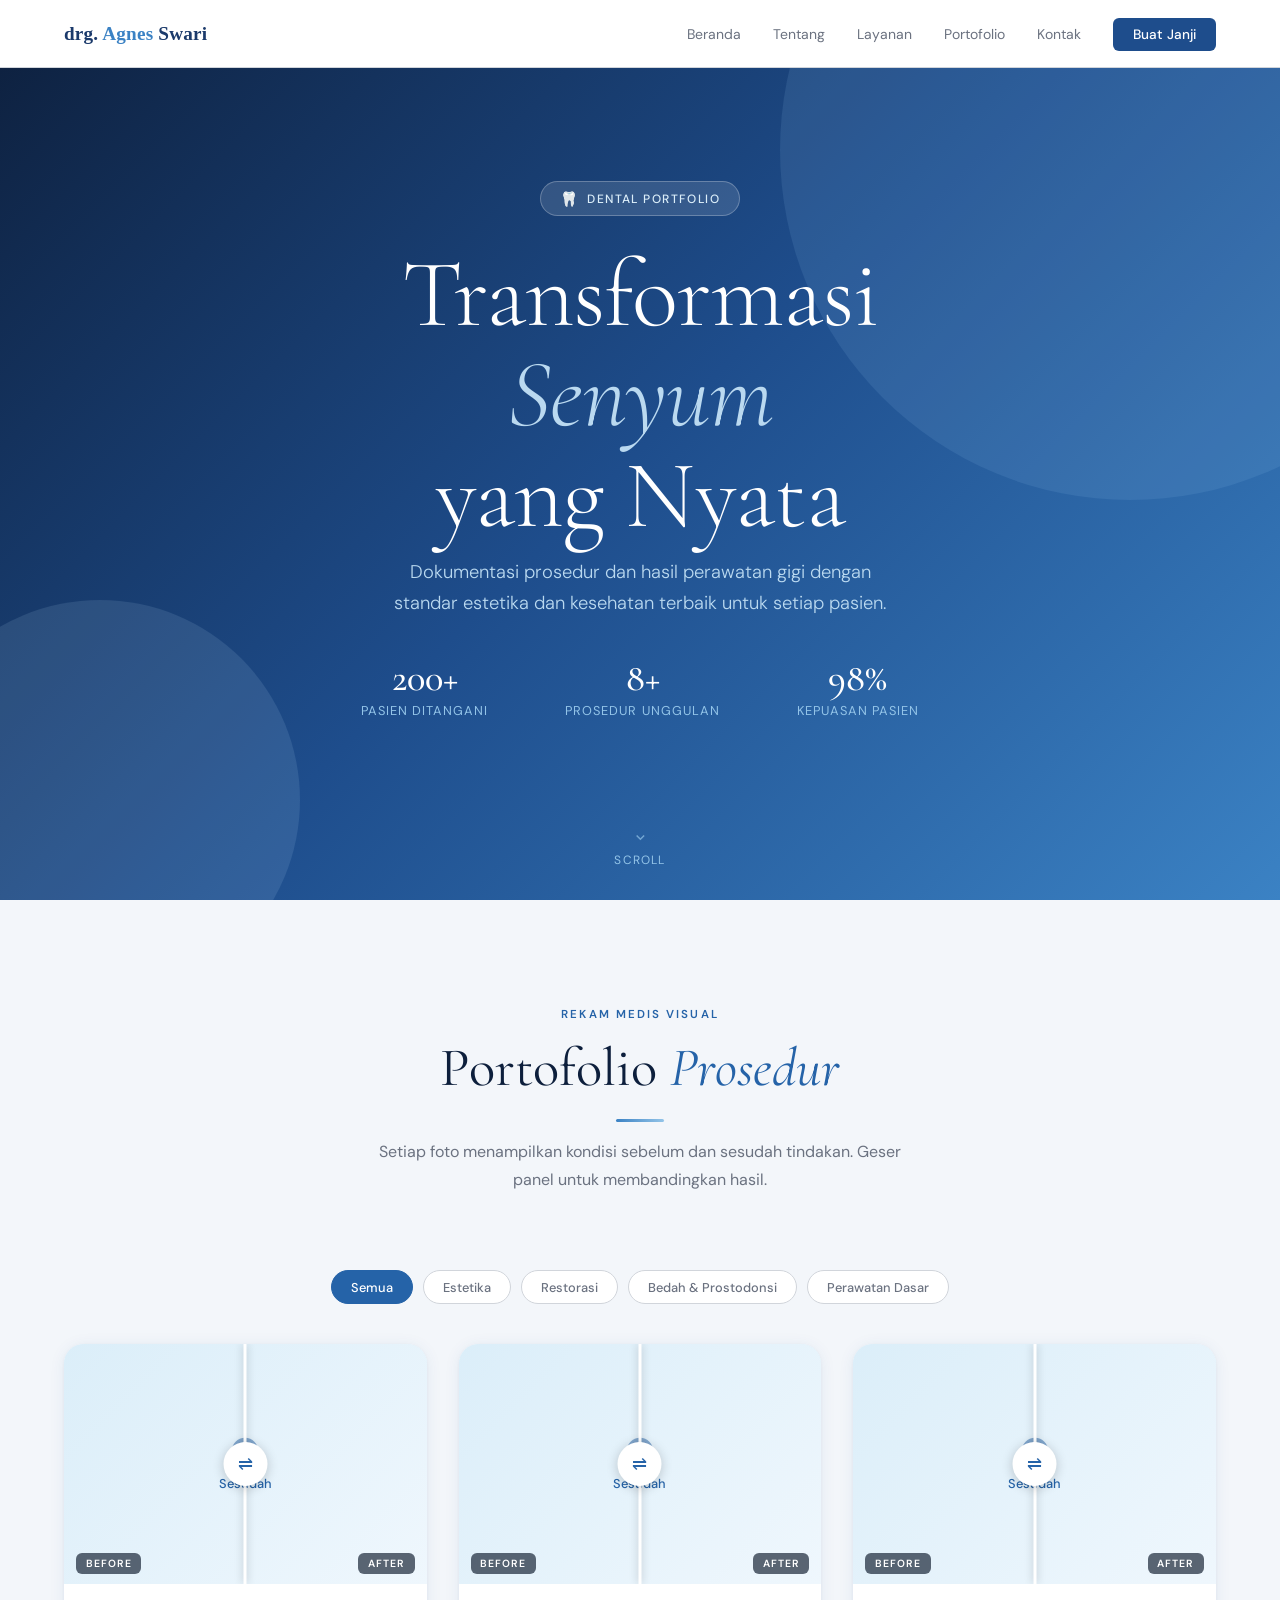
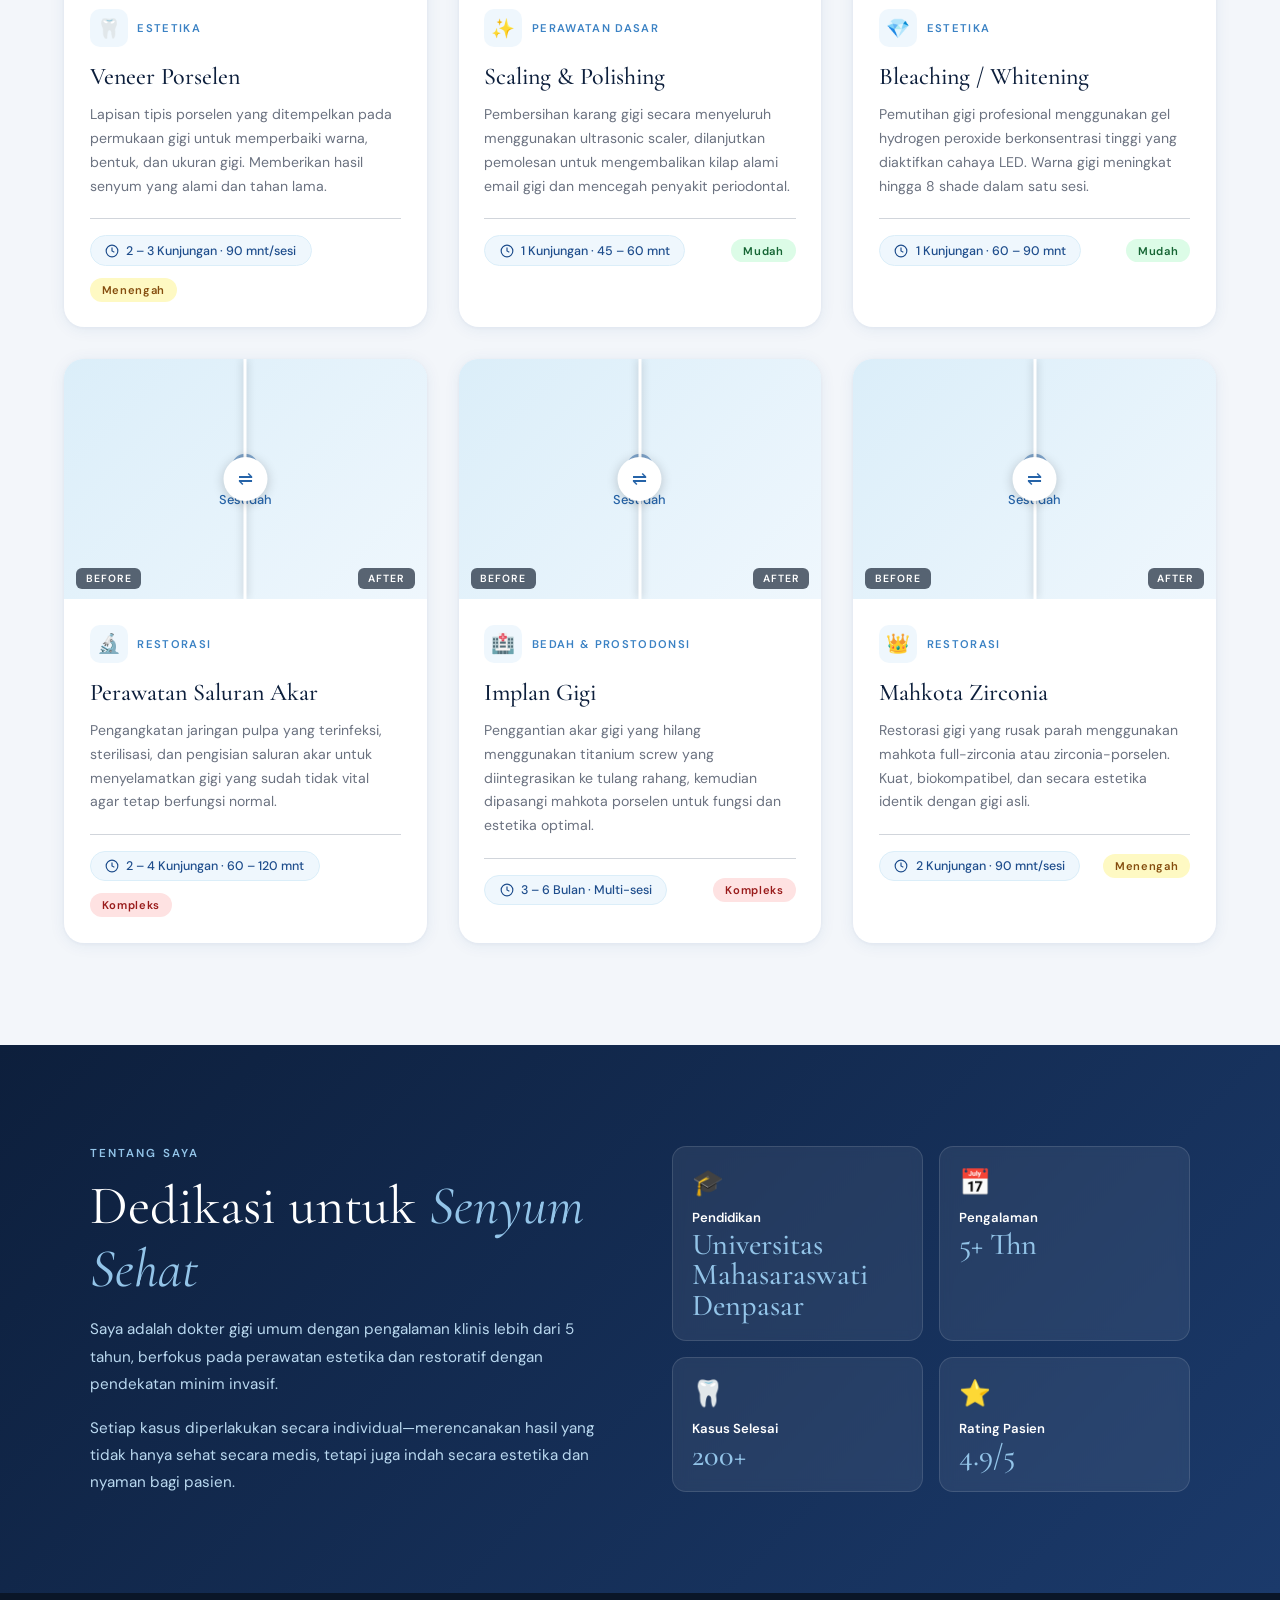
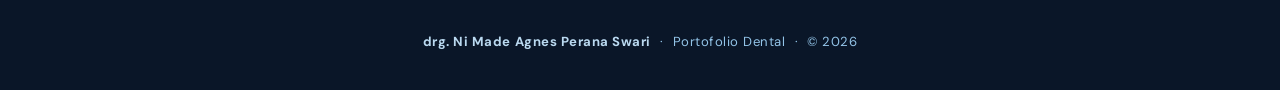
==== portofolio.html @ 9549842d "move potofolio.html & change nav link" ====
<!doctype html>
<html lang="id">
  <head>
    <meta charset="UTF-8" />
    <meta name="viewport" content="width=device-width, initial-scale=1.0" />
    <title>Portofolio | drg. Agnes Swari</title>

    <!-- Favicon -->
    <link rel="icon" href="assets/favicon/favicon.png" type="image/png" />

    <!-- Google Fonts -->
    <link href="https://fonts.googleapis.com/css2?family=Cormorant+Garamond:ital,wght@0,300;0,400;0,500;0,600;1,300;1,400&family=DM+Sans:wght@300;400;500;600&display=swap" rel="stylesheet" />

    <!-- Stylesheet -->
    <link rel="stylesheet" href="portofolio/style.css" />
  </head>
  <body>
    <!-- ══════════════════════════════════
     NAVBAR
════════════════════════════════════ -->
    <header>
      <nav class="navbar">
        <a href="index.html" class="logo">drg. <span>Agnes</span> Swari</a>

        <ul class="nav-menu">
          <li><a href="index.html">Beranda</a></li>
          <li><a href="#">Tentang</a></li>
          <li><a href="#">Layanan</a></li>
          <li><a href="portofolio.html">Portofolio</a></li>
          <li><a href="#">Kontak</a></li>
          <li><a href="#" class="nav-btn">Buat Janji</a></li>
        </ul>

        <button class="hamburger" id="ham" aria-label="Buka menu">
          <span></span>
          <span></span>
          <span></span>
        </button>
      </nav>

      <!-- Mobile nav drawer (ditampilkan saat hamburger diklik) -->
      <nav class="mobile-nav" id="mobileNav">
        <a href="index.html">Beranda</a>
        <a href="#">Tentang</a>
        <a href="#">Layanan</a>
        <a href="portofolio.html">Portofolio</a>
        <a href="#">Kontak</a>
        <a href="#" class="m-cta">Buat Janji →</a>
      </nav>
    </header>

    <!-- ═══════════════════════ HERO ═══════════════════════ -->
    <section class="hero">
      <div class="hero-inner">
        <div class="hero-badge"><span>🦷</span> Dental Portfolio</div>
        <h1>Transformasi <em>Senyum</em><br />yang Nyata</h1>
        <p class="hero-sub">Dokumentasi prosedur dan hasil perawatan gigi dengan standar estetika dan kesehatan terbaik untuk setiap pasien.</p>
        <div class="hero-stats">
          <div class="stat">
            <div class="stat-num">200+</div>
            <div class="stat-label">Pasien Ditangani</div>
          </div>
          <div class="stat">
            <div class="stat-num">8+</div>
            <div class="stat-label">Prosedur Unggulan</div>
          </div>
          <div class="stat">
            <div class="stat-num">98%</div>
            <div class="stat-label">Kepuasan Pasien</div>
          </div>
        </div>
      </div>
      <div class="scroll-hint">
        <svg viewBox="0 0 24 24" fill="none" stroke="currentColor" stroke-width="2"><path d="M7 10l5 5 5-5" /></svg>
        Scroll
      </div>
    </section>

    <!-- ═══════════════════════ PROCEDURES ═══════════════════════ -->
    <section class="section" style="background: var(--gray-100)">
      <div class="section-header">
        <span class="section-eyebrow">Rekam Medis Visual</span>
        <h2 class="section-title">Portofolio <em>Prosedur</em></h2>
        <div class="divider"></div>
        <p class="section-desc">Setiap foto menampilkan kondisi sebelum dan sesudah tindakan. Geser panel untuk membandingkan hasil.</p>
      </div>

      <div class="filter-bar">
        <button class="filter-btn active" data-filter="all">Semua</button>
        <button class="filter-btn" data-filter="estetika">Estetika</button>
        <button class="filter-btn" data-filter="restorasi">Restorasi</button>
        <button class="filter-btn" data-filter="bedah">Bedah & Prostodonsi</button>
        <button class="filter-btn" data-filter="perawatan">Perawatan Dasar</button>
      </div>

      <div class="procedures-grid" id="proceduresGrid">
        <!-- CARD 1 -->
        <div class="card" data-cat="estetika">
          <div class="ba-wrapper" data-ba>
            <!-- BEFORE placeholder -->
            <div class="ba-img ba-placeholder ba-placeholder-before">
              <svg viewBox="0 0 24 24" fill="currentColor">
                <path
                  d="M12 2C6.48 2 2 6.48 2 12s4.48 10 10 10 10-4.48 10-10S17.52 2 12 2zm0 3c1.66 0 3 1.34 3 3s-1.34 3-3 3-3-1.34-3-3 1.34-3 3-3zm0 14.2c-2.5 0-4.71-1.28-6-3.22.03-1.99 4-3.08 6-3.08 1.99 0 5.97 1.09 6 3.08-1.29 1.94-3.5 3.22-6 3.22z"
                />
              </svg>
              <span>Sebelum</span>
            </div>
            <!-- AFTER placeholder -->
            <div class="ba-img ba-placeholder ba-placeholder-after">
              <svg viewBox="0 0 24 24" fill="currentColor">
                <path
                  d="M12 2C6.48 2 2 6.48 2 12s4.48 10 10 10 10-4.48 10-10S17.52 2 12 2zm0 3c1.66 0 3 1.34 3 3s-1.34 3-3 3-3-1.34-3-3 1.34-3 3-3zm0 14.2c-2.5 0-4.71-1.28-6-3.22.03-1.99 4-3.08 6-3.08 1.99 0 5.97 1.09 6 3.08-1.29 1.94-3.5 3.22-6 3.22z"
                />
              </svg>
              <span>Sesudah</span>
            </div>
            <div class="ba-slider-track">
              <div class="ba-handle">⇌</div>
            </div>
            <div class="ba-labels">
              <span class="ba-label">Before</span>
              <span class="ba-label">After</span>
            </div>
          </div>
          <div class="card-body">
            <div class="card-meta">
              <div class="card-icon">🦷</div>
              <div class="card-category">Estetika</div>
            </div>
            <h3 class="card-title">Veneer Porselen</h3>
            <p class="card-desc">Lapisan tipis porselen yang ditempelkan pada permukaan gigi untuk memperbaiki warna, bentuk, dan ukuran gigi. Memberikan hasil senyum yang alami dan tahan lama.</p>
            <div class="card-footer">
              <div class="duration-pill">
                <svg viewBox="0 0 24 24" fill="none" stroke="currentColor" stroke-width="2">
                  <circle cx="12" cy="12" r="10" />
                  <path d="M12 6v6l4 2" />
                </svg>
                2 – 3 Kunjungan · 90 mnt/sesi
              </div>
              <span class="difficulty-badge diff-medium">Menengah</span>
            </div>
          </div>
        </div>

        <!-- CARD 2 -->
        <div class="card" data-cat="perawatan">
          <div class="ba-wrapper" data-ba>
            <div class="ba-img ba-placeholder ba-placeholder-before">
              <svg viewBox="0 0 24 24" fill="currentColor">
                <path
                  d="M12 2C6.48 2 2 6.48 2 12s4.48 10 10 10 10-4.48 10-10S17.52 2 12 2zm0 3c1.66 0 3 1.34 3 3s-1.34 3-3 3-3-1.34-3-3 1.34-3 3-3zm0 14.2c-2.5 0-4.71-1.28-6-3.22.03-1.99 4-3.08 6-3.08 1.99 0 5.97 1.09 6 3.08-1.29 1.94-3.5 3.22-6 3.22z"
                />
              </svg>
              <span>Sebelum</span>
            </div>
            <div class="ba-img ba-placeholder ba-placeholder-after">
              <svg viewBox="0 0 24 24" fill="currentColor">
                <path
                  d="M12 2C6.48 2 2 6.48 2 12s4.48 10 10 10 10-4.48 10-10S17.52 2 12 2zm0 3c1.66 0 3 1.34 3 3s-1.34 3-3 3-3-1.34-3-3 1.34-3 3-3zm0 14.2c-2.5 0-4.71-1.28-6-3.22.03-1.99 4-3.08 6-3.08 1.99 0 5.97 1.09 6 3.08-1.29 1.94-3.5 3.22-6 3.22z"
                />
              </svg>
              <span>Sesudah</span>
            </div>
            <div class="ba-slider-track"><div class="ba-handle">⇌</div></div>
            <div class="ba-labels"><span class="ba-label">Before</span><span class="ba-label">After</span></div>
          </div>
          <div class="card-body">
            <div class="card-meta">
              <div class="card-icon">✨</div>
              <div class="card-category">Perawatan Dasar</div>
            </div>
            <h3 class="card-title">Scaling & Polishing</h3>
            <p class="card-desc">Pembersihan karang gigi secara menyeluruh menggunakan ultrasonic scaler, dilanjutkan pemolesan untuk mengembalikan kilap alami email gigi dan mencegah penyakit periodontal.</p>
            <div class="card-footer">
              <div class="duration-pill">
                <svg viewBox="0 0 24 24" fill="none" stroke="currentColor" stroke-width="2">
                  <circle cx="12" cy="12" r="10" />
                  <path d="M12 6v6l4 2" />
                </svg>
                1 Kunjungan · 45 – 60 mnt
              </div>
              <span class="difficulty-badge diff-easy">Mudah</span>
            </div>
          </div>
        </div>

        <!-- CARD 3 -->
        <div class="card" data-cat="estetika">
          <div class="ba-wrapper" data-ba>
            <div class="ba-img ba-placeholder ba-placeholder-before">
              <svg viewBox="0 0 24 24" fill="currentColor">
                <path
                  d="M12 2C6.48 2 2 6.48 2 12s4.48 10 10 10 10-4.48 10-10S17.52 2 12 2zm0 3c1.66 0 3 1.34 3 3s-1.34 3-3 3-3-1.34-3-3 1.34-3 3-3zm0 14.2c-2.5 0-4.71-1.28-6-3.22.03-1.99 4-3.08 6-3.08 1.99 0 5.97 1.09 6 3.08-1.29 1.94-3.5 3.22-6 3.22z"
                />
              </svg>
              <span>Sebelum</span>
            </div>
            <div class="ba-img ba-placeholder ba-placeholder-after">
              <svg viewBox="0 0 24 24" fill="currentColor">
                <path
                  d="M12 2C6.48 2 2 6.48 2 12s4.48 10 10 10 10-4.48 10-10S17.52 2 12 2zm0 3c1.66 0 3 1.34 3 3s-1.34 3-3 3-3-1.34-3-3 1.34-3 3-3zm0 14.2c-2.5 0-4.71-1.28-6-3.22.03-1.99 4-3.08 6-3.08 1.99 0 5.97 1.09 6 3.08-1.29 1.94-3.5 3.22-6 3.22z"
                />
              </svg>
              <span>Sesudah</span>
            </div>
            <div class="ba-slider-track"><div class="ba-handle">⇌</div></div>
            <div class="ba-labels"><span class="ba-label">Before</span><span class="ba-label">After</span></div>
          </div>
          <div class="card-body">
            <div class="card-meta">
              <div class="card-icon">💎</div>
              <div class="card-category">Estetika</div>
            </div>
            <h3 class="card-title">Bleaching / Whitening</h3>
            <p class="card-desc">Pemutihan gigi profesional menggunakan gel hydrogen peroxide berkonsentrasi tinggi yang diaktifkan cahaya LED. Warna gigi meningkat hingga 8 shade dalam satu sesi.</p>
            <div class="card-footer">
              <div class="duration-pill">
                <svg viewBox="0 0 24 24" fill="none" stroke="currentColor" stroke-width="2">
                  <circle cx="12" cy="12" r="10" />
                  <path d="M12 6v6l4 2" />
                </svg>
                1 Kunjungan · 60 – 90 mnt
              </div>
              <span class="difficulty-badge diff-easy">Mudah</span>
            </div>
          </div>
        </div>

        <!-- CARD 4 -->
        <div class="card" data-cat="restorasi">
          <div class="ba-wrapper" data-ba>
            <div class="ba-img ba-placeholder ba-placeholder-before">
              <svg viewBox="0 0 24 24" fill="currentColor">
                <path
                  d="M12 2C6.48 2 2 6.48 2 12s4.48 10 10 10 10-4.48 10-10S17.52 2 12 2zm0 3c1.66 0 3 1.34 3 3s-1.34 3-3 3-3-1.34-3-3 1.34-3 3-3zm0 14.2c-2.5 0-4.71-1.28-6-3.22.03-1.99 4-3.08 6-3.08 1.99 0 5.97 1.09 6 3.08-1.29 1.94-3.5 3.22-6 3.22z"
                />
              </svg>
              <span>Sebelum</span>
            </div>
            <div class="ba-img ba-placeholder ba-placeholder-after">
              <svg viewBox="0 0 24 24" fill="currentColor">
                <path
                  d="M12 2C6.48 2 2 6.48 2 12s4.48 10 10 10 10-4.48 10-10S17.52 2 12 2zm0 3c1.66 0 3 1.34 3 3s-1.34 3-3 3-3-1.34-3-3 1.34-3 3-3zm0 14.2c-2.5 0-4.71-1.28-6-3.22.03-1.99 4-3.08 6-3.08 1.99 0 5.97 1.09 6 3.08-1.29 1.94-3.5 3.22-6 3.22z"
                />
              </svg>
              <span>Sesudah</span>
            </div>
            <div class="ba-slider-track"><div class="ba-handle">⇌</div></div>
            <div class="ba-labels"><span class="ba-label">Before</span><span class="ba-label">After</span></div>
          </div>
          <div class="card-body">
            <div class="card-meta">
              <div class="card-icon">🔬</div>
              <div class="card-category">Restorasi</div>
            </div>
            <h3 class="card-title">Perawatan Saluran Akar</h3>
            <p class="card-desc">Pengangkatan jaringan pulpa yang terinfeksi, sterilisasi, dan pengisian saluran akar untuk menyelamatkan gigi yang sudah tidak vital agar tetap berfungsi normal.</p>
            <div class="card-footer">
              <div class="duration-pill">
                <svg viewBox="0 0 24 24" fill="none" stroke="currentColor" stroke-width="2">
                  <circle cx="12" cy="12" r="10" />
                  <path d="M12 6v6l4 2" />
                </svg>
                2 – 4 Kunjungan · 60 – 120 mnt
              </div>
              <span class="difficulty-badge diff-hard">Kompleks</span>
            </div>
          </div>
        </div>

        <!-- CARD 5 -->
        <div class="card" data-cat="bedah">
          <div class="ba-wrapper" data-ba>
            <div class="ba-img ba-placeholder ba-placeholder-before">
              <svg viewBox="0 0 24 24" fill="currentColor">
                <path
                  d="M12 2C6.48 2 2 6.48 2 12s4.48 10 10 10 10-4.48 10-10S17.52 2 12 2zm0 3c1.66 0 3 1.34 3 3s-1.34 3-3 3-3-1.34-3-3 1.34-3 3-3zm0 14.2c-2.5 0-4.71-1.28-6-3.22.03-1.99 4-3.08 6-3.08 1.99 0 5.97 1.09 6 3.08-1.29 1.94-3.5 3.22-6 3.22z"
                />
              </svg>
              <span>Sebelum</span>
            </div>
            <div class="ba-img ba-placeholder ba-placeholder-after">
              <svg viewBox="0 0 24 24" fill="currentColor">
                <path
                  d="M12 2C6.48 2 2 6.48 2 12s4.48 10 10 10 10-4.48 10-10S17.52 2 12 2zm0 3c1.66 0 3 1.34 3 3s-1.34 3-3 3-3-1.34-3-3 1.34-3 3-3zm0 14.2c-2.5 0-4.71-1.28-6-3.22.03-1.99 4-3.08 6-3.08 1.99 0 5.97 1.09 6 3.08-1.29 1.94-3.5 3.22-6 3.22z"
                />
              </svg>
              <span>Sesudah</span>
            </div>
            <div class="ba-slider-track"><div class="ba-handle">⇌</div></div>
            <div class="ba-labels"><span class="ba-label">Before</span><span class="ba-label">After</span></div>
          </div>
          <div class="card-body">
            <div class="card-meta">
              <div class="card-icon">🏥</div>
              <div class="card-category">Bedah & Prostodonsi</div>
            </div>
            <h3 class="card-title">Implan Gigi</h3>
            <p class="card-desc">Penggantian akar gigi yang hilang menggunakan titanium screw yang diintegrasikan ke tulang rahang, kemudian dipasangi mahkota porselen untuk fungsi dan estetika optimal.</p>
            <div class="card-footer">
              <div class="duration-pill">
                <svg viewBox="0 0 24 24" fill="none" stroke="currentColor" stroke-width="2">
                  <circle cx="12" cy="12" r="10" />
                  <path d="M12 6v6l4 2" />
                </svg>
                3 – 6 Bulan · Multi-sesi
              </div>
              <span class="difficulty-badge diff-hard">Kompleks</span>
            </div>
          </div>
        </div>

        <!-- CARD 6 -->
        <div class="card" data-cat="restorasi">
          <div class="ba-wrapper" data-ba>
            <div class="ba-img ba-placeholder ba-placeholder-before">
              <svg viewBox="0 0 24 24" fill="currentColor">
                <path
                  d="M12 2C6.48 2 2 6.48 2 12s4.48 10 10 10 10-4.48 10-10S17.52 2 12 2zm0 3c1.66 0 3 1.34 3 3s-1.34 3-3 3-3-1.34-3-3 1.34-3 3-3zm0 14.2c-2.5 0-4.71-1.28-6-3.22.03-1.99 4-3.08 6-3.08 1.99 0 5.97 1.09 6 3.08-1.29 1.94-3.5 3.22-6 3.22z"
                />
              </svg>
              <span>Sebelum</span>
            </div>
            <div class="ba-img ba-placeholder ba-placeholder-after">
              <svg viewBox="0 0 24 24" fill="currentColor">
                <path
                  d="M12 2C6.48 2 2 6.48 2 12s4.48 10 10 10 10-4.48 10-10S17.52 2 12 2zm0 3c1.66 0 3 1.34 3 3s-1.34 3-3 3-3-1.34-3-3 1.34-3 3-3zm0 14.2c-2.5 0-4.71-1.28-6-3.22.03-1.99 4-3.08 6-3.08 1.99 0 5.97 1.09 6 3.08-1.29 1.94-3.5 3.22-6 3.22z"
                />
              </svg>
              <span>Sesudah</span>
            </div>
            <div class="ba-slider-track"><div class="ba-handle">⇌</div></div>
            <div class="ba-labels"><span class="ba-label">Before</span><span class="ba-label">After</span></div>
          </div>
          <div class="card-body">
            <div class="card-meta">
              <div class="card-icon">👑</div>
              <div class="card-category">Restorasi</div>
            </div>
            <h3 class="card-title">Mahkota Zirconia</h3>
            <p class="card-desc">Restorasi gigi yang rusak parah menggunakan mahkota full-zirconia atau zirconia-porselen. Kuat, biokompatibel, dan secara estetika identik dengan gigi asli.</p>
            <div class="card-footer">
              <div class="duration-pill">
                <svg viewBox="0 0 24 24" fill="none" stroke="currentColor" stroke-width="2">
                  <circle cx="12" cy="12" r="10" />
                  <path d="M12 6v6l4 2" />
                </svg>
                2 Kunjungan · 90 mnt/sesi
              </div>
              <span class="difficulty-badge diff-medium">Menengah</span>
            </div>
          </div>
        </div>
      </div>
      <!-- /grid -->
    </section>

    <!-- ═══════════════════════ ABOUT STRIP ═══════════════════════ -->
    <section class="about-strip">
      <div class="about-inner">
        <div class="about-text">
          <span class="section-eyebrow">Tentang Saya</span>
          <h2 class="section-title">Dedikasi untuk <em>Senyum Sehat</em></h2>
          <p>Saya adalah dokter gigi umum dengan pengalaman klinis lebih dari 5 tahun, berfokus pada perawatan estetika dan restoratif dengan pendekatan minim invasif.</p>
          <p>Setiap kasus diperlakukan secara individual—merencanakan hasil yang tidak hanya sehat secara medis, tetapi juga indah secara estetika dan nyaman bagi pasien.</p>
        </div>
        <div class="about-highlights">
          <div class="highlight-box">
            <div class="highlight-icon">🎓</div>
            <div class="highlight-title">Pendidikan</div>
            <div class="highlight-val">Universitas Mahasaraswati Denpasar</div>
          </div>
          <div class="highlight-box">
            <div class="highlight-icon">📅</div>
            <div class="highlight-title">Pengalaman</div>
            <div class="highlight-val">5+ Thn</div>
          </div>
          <div class="highlight-box">
            <div class="highlight-icon">🦷</div>
            <div class="highlight-title">Kasus Selesai</div>
            <div class="highlight-val">200+</div>
          </div>
          <div class="highlight-box">
            <div class="highlight-icon">⭐</div>
            <div class="highlight-title">Rating Pasien</div>
            <div class="highlight-val">4.9/5</div>
          </div>
        </div>
      </div>
    </section>

    <!-- ═══════════════════════ FOOTER ═══════════════════════ -->
    <footer><strong>drg. Ni Made Agnes Perana Swari</strong> &nbsp;·&nbsp; Portofolio Dental &nbsp;·&nbsp; © 2026</footer>

    <!-- ═══════════════════════ SCRIPTS ═══════════════════════ -->
    <script src="portofolio/script.js"></script>
  </body>
</html>
---- portofolio/style.css ----
:root {
  --blue-950: #0a1628;
  --blue-900: #0d1f3c;
  --blue-800: #1b3a6b;
  --blue-700: #1e4d8c;
  --blue-600: #2563a8;
  --blue-500: #3b82c4;
  --blue-400: #60a5d8;
  --blue-300: #93c4e8;
  --blue-200: #bad9f0;
  --blue-100: #dbeef9;
  --blue-50: #eff7fd;
  --white: #ffffff;
  --gray-700: #374151;
  --gray-500: #6b7280;
  --gray-300: #d1d5db;
  --gray-100: #f3f6fa;
}

*,
*::before,
*::after {
  box-sizing: border-box;
  margin: 0;
  padding: 0;
}

html {
  scroll-behavior: smooth;
}

body {
  font-family: "DM Sans", sans-serif;
  background: var(--white);
  color: var(--gray-700);
  overflow-x: hidden;
}

/* ── NAVBAR ───────────────────────── */
.navbar {
  background: var(--white);
  border-bottom: 1px solid var(--gray-300);
  padding: 0 5%;
  height: 68px;
  display: flex;
  align-items: center;
  justify-content: space-between;
  position: fixed;
  top: 0;
  z-index: 100;
  width: 100%;
}

.logo {
  font-family: "Playfair Display", serif;
  font-size: 1.2rem;
  font-weight: 600;
  color: var(--blue-800);
  letter-spacing: 0.01em;
  text-decoration: none;
  flex-shrink: 0;
}
.logo span {
  color: var(--blue-500);
}

.nav-menu {
  display: flex;
  align-items: center;
  gap: 2rem;
  list-style: none;
}
.nav-menu a {
  font-size: 0.875rem;
  font-weight: 400;
  color: var(--gray-500);
  text-decoration: none;
  transition: color 0.2s;
  white-space: nowrap;
}
.nav-menu a:hover {
  color: var(--blue-700);
}

.nav-btn {
  background: var(--blue-700);
  color: var(--white) !important;
  padding: 0.5rem 1.25rem;
  border-radius: 6px;
  font-weight: 500 !important;
  font-size: 0.85rem !important;
  transition: background 0.2s !important;
}
.nav-btn:hover {
  background: var(--blue-800) !important;
}

.hamburger {
  display: none;
  flex-direction: column;
  gap: 5px;
  cursor: pointer;
  border: none;
  background: none;
  padding: 4px;
}
.hamburger span {
  display: block;
  width: 22px;
  height: 2px;
  background: var(--blue-800);
  border-radius: 2px;
}

/* ── MOBILE NAV DRAWER ────────────── */
.mobile-nav {
  display: none;
  flex-direction: column;
  background: var(--white);
  border-bottom: 1px solid var(--gray-300);
  padding: 1rem 5%;
  gap: 0;
}
.mobile-nav.open {
  display: flex;
}
.mobile-nav a {
  padding: 0.75rem 0;
  font-size: 0.95rem;
  color: var(--gray-700);
  text-decoration: none;
  border-bottom: 1px solid var(--gray-100);
}
.mobile-nav a:last-child {
  border-bottom: none;
}
.mobile-nav .m-cta {
  margin-top: 0.75rem;
  background: var(--blue-700);
  color: var(--white);
  text-align: center;
  padding: 0.75rem;
  border-radius: 6px;
  font-weight: 500;
  border-bottom: none;
}

/* ─── HERO ─── */
.hero {
  position: relative;
  min-height: 100vh;
  background: linear-gradient(135deg, var(--blue-900) 0%, var(--blue-700) 50%, var(--blue-500) 100%);
  display: flex;
  align-items: center;
  justify-content: center;
  overflow: hidden;
  padding: 2rem;
}

/* decorative circles */
.hero::before,
.hero::after {
  content: "";
  position: absolute;
  border-radius: 50%;
  opacity: 0.12;
  pointer-events: none;
}
.hero::before {
  width: 700px;
  height: 700px;
  background: var(--blue-300);
  top: -200px;
  right: -200px;
}
.hero::after {
  width: 400px;
  height: 400px;
  background: var(--blue-200);
  bottom: -100px;
  left: -100px;
}

.hero-inner {
  position: relative;
  z-index: 1;
  text-align: center;
  max-width: 760px;
  animation: fadeUp 0.9s ease both;
}

.hero-badge {
  display: inline-flex;
  align-items: center;
  gap: 0.5rem;
  background: rgba(255, 255, 255, 0.12);
  border: 1px solid rgba(255, 255, 255, 0.25);
  backdrop-filter: blur(8px);
  border-radius: 100px;
  padding: 0.45rem 1.2rem;
  font-size: 0.75rem;
  font-weight: 500;
  letter-spacing: 0.12em;
  text-transform: uppercase;
  color: var(--blue-100);
  margin-bottom: 1.8rem;
}
.hero-badge span {
  font-size: 0.9rem;
}

.hero h1 {
  font-family: "Cormorant Garamond", serif;
  font-size: clamp(3rem, 8vw, 6rem);
  font-weight: 300;
  color: var(--white);
  line-height: 1.05;
  letter-spacing: -0.01em;
  margin-bottom: 0.6rem;
}
.hero h1 em {
  font-style: italic;
  color: var(--blue-200);
}

.hero-sub {
  font-size: clamp(0.95rem, 2vw, 1.15rem);
  color: var(--blue-200);
  font-weight: 300;
  line-height: 1.7;
  margin-bottom: 2.5rem;
  max-width: 520px;
  margin-inline: auto;
}

.hero-stats {
  display: flex;
  justify-content: center;
  gap: clamp(2rem, 6vw, 5rem);
  flex-wrap: wrap;
}
.stat {
  text-align: center;
}
.stat-num {
  font-family: "Cormorant Garamond", serif;
  font-size: 2.4rem;
  font-weight: 500;
  color: var(--white);
  line-height: 1;
}
.stat-label {
  font-size: 0.8rem;
  color: var(--blue-300);
  letter-spacing: 0.08em;
  text-transform: uppercase;
  margin-top: 0.25rem;
}

.scroll-hint {
  position: absolute;
  bottom: 2rem;
  left: 50%;
  transform: translateX(-50%);
  display: flex;
  flex-direction: column;
  align-items: center;
  gap: 0.4rem;
  color: var(--blue-300);
  font-size: 0.75rem;
  letter-spacing: 0.1em;
  text-transform: uppercase;
  animation: bounce 2s infinite;
}
.scroll-hint svg {
  width: 18px;
  opacity: 0.7;
}

/* ─── SECTION WRAPPER ─── */
.section {
  padding: clamp(4rem, 8vw, 7rem) clamp(1.5rem, 5vw, 5rem);
}
.section-header {
  text-align: center;
  margin-bottom: clamp(3rem, 6vw, 5rem);
}
.section-eyebrow {
  display: inline-block;
  font-size: 0.72rem;
  font-weight: 600;
  letter-spacing: 0.18em;
  text-transform: uppercase;
  color: var(--blue-600);
  margin-bottom: 0.9rem;
}
.section-title {
  font-family: "Cormorant Garamond", serif;
  font-size: clamp(2.2rem, 5vw, 3.4rem);
  font-weight: 400;
  color: var(--blue-900);
  line-height: 1.15;
}
.section-title em {
  font-style: italic;
  color: var(--blue-600);
}
.section-desc {
  font-size: 1rem;
  color: var(--gray-500);
  line-height: 1.75;
  max-width: 560px;
  margin: 1rem auto 0;
}
.divider {
  width: 48px;
  height: 3px;
  background: linear-gradient(90deg, var(--blue-500), var(--blue-300));
  border-radius: 10px;
  margin: 1.2rem auto 0;
}

/* ─── PROCEDURE CARDS GRID ─── */
.procedures-grid {
  max-width: 1200px;
  margin: 0 auto;
  display: grid;
  grid-template-columns: repeat(auto-fill, minmax(320px, 1fr));
  gap: 2rem;
}

.card {
  background: var(--white);
  border-radius: 20px;
  box-shadow:
    0 2px 16px rgba(30, 77, 140, 0.08),
    0 1px 4px rgba(30, 77, 140, 0.05);
  overflow: hidden;
  transition:
    transform 0.3s ease,
    box-shadow 0.3s ease;
  animation: fadeUp 0.6s ease both;
}
.card:hover {
  transform: translateY(-6px);
  box-shadow: 0 16px 40px rgba(30, 77, 140, 0.14);
}

/* ─── BEFORE/AFTER SLIDER ─── */
.ba-wrapper {
  position: relative;
  height: 240px;
  overflow: hidden;
  cursor: ew-resize;
  user-select: none;
  background: var(--blue-100);
}

.ba-img {
  position: absolute;
  top: 0;
  left: 0;
  width: 100%;
  height: 100%;
  object-fit: cover;
}
.ba-after {
  z-index: 1;
}
.ba-before {
  z-index: 2;
  clip-path: inset(0 50% 0 0);
}

.ba-slider-track {
  position: absolute;
  top: 0;
  bottom: 0;
  left: 50%;
  width: 3px;
  background: var(--white);
  z-index: 3;
  transform: translateX(-50%);
  box-shadow: 0 0 8px rgba(0, 0, 0, 0.25);
}
.ba-handle {
  position: absolute;
  top: 50%;
  left: 50%;
  transform: translate(-50%, -50%);
  width: 44px;
  height: 44px;
  background: var(--white);
  border-radius: 50%;
  z-index: 4;
  display: flex;
  align-items: center;
  justify-content: center;
  box-shadow: 0 2px 12px rgba(0, 0, 0, 0.2);
  color: var(--blue-600);
  font-size: 1.1rem;
  pointer-events: none;
}

.ba-labels {
  position: absolute;
  bottom: 10px;
  left: 0;
  right: 0;
  z-index: 5;
  display: flex;
  justify-content: space-between;
  padding: 0 12px;
  pointer-events: none;
}
.ba-label {
  background: rgba(10, 22, 40, 0.65);
  color: var(--white);
  font-size: 0.65rem;
  font-weight: 600;
  letter-spacing: 0.1em;
  text-transform: uppercase;
  padding: 0.25rem 0.6rem;
  border-radius: 6px;
  backdrop-filter: blur(4px);
}

/* placeholder image (solid color gradient) */
.ba-placeholder {
  position: absolute;
  top: 0;
  left: 0;
  width: 100%;
  height: 100%;
  display: flex;
  align-items: center;
  justify-content: center;
  flex-direction: column;
  gap: 0.5rem;
  font-size: 0.8rem;
  font-weight: 500;
}
.ba-placeholder svg {
  width: 32px;
  opacity: 0.5;
}
.ba-placeholder-before {
  background: linear-gradient(135deg, #f0e6d3, #e8d5b7);
  color: #8b6f47;
}
.ba-placeholder-after {
  background: linear-gradient(135deg, var(--blue-100), var(--blue-50));
  color: var(--blue-600);
}

/* ─── CARD BODY ─── */
.card-body {
  padding: 1.6rem;
}

.card-meta {
  display: flex;
  align-items: center;
  gap: 0.6rem;
  margin-bottom: 1rem;
}
.card-icon {
  width: 38px;
  height: 38px;
  background: var(--blue-50);
  border-radius: 10px;
  display: flex;
  align-items: center;
  justify-content: center;
  font-size: 1.2rem;
  flex-shrink: 0;
}
.card-category {
  font-size: 0.7rem;
  font-weight: 600;
  letter-spacing: 0.12em;
  text-transform: uppercase;
  color: var(--blue-500);
}

.card-title {
  font-family: "Cormorant Garamond", serif;
  font-size: 1.5rem;
  font-weight: 500;
  color: var(--blue-900);
  line-height: 1.2;
  margin-bottom: 0.7rem;
}
.card-desc {
  font-size: 0.88rem;
  line-height: 1.7;
  color: var(--gray-500);
  margin-bottom: 1.2rem;
}

.card-footer {
  display: flex;
  align-items: center;
  justify-content: space-between;
  padding-top: 1rem;
  border-top: 1px solid var(--gray-300);
  flex-wrap: wrap;
  gap: 0.75rem;
}
.duration-pill {
  display: flex;
  align-items: center;
  gap: 0.45rem;
  background: var(--blue-50);
  color: var(--blue-700);
  font-size: 0.78rem;
  font-weight: 500;
  padding: 0.4rem 0.9rem;
  border-radius: 100px;
  border: 1px solid var(--blue-100);
}
.duration-pill svg {
  width: 14px;
  flex-shrink: 0;
}

.difficulty-badge {
  font-size: 0.7rem;
  font-weight: 600;
  padding: 0.3rem 0.75rem;
  border-radius: 100px;
  letter-spacing: 0.06em;
}
.diff-easy {
  background: #dcfce7;
  color: #166534;
}
.diff-medium {
  background: #fef9c3;
  color: #854d0e;
}
.diff-hard {
  background: #fee2e2;
  color: #991b1b;
}

/* ─── ABOUT STRIP ─── */
.about-strip {
  background: linear-gradient(135deg, var(--blue-900) 0%, var(--blue-800) 100%);
  padding: clamp(4rem, 8vw, 6rem) clamp(1.5rem, 5vw, 5rem);
}
.about-inner {
  max-width: 1100px;
  margin: 0 auto;
  display: grid;
  grid-template-columns: 1fr 1fr;
  gap: clamp(2rem, 5vw, 5rem);
  align-items: center;
}
@media (max-width: 700px) {
  .about-inner {
    grid-template-columns: 1fr;
  }
}

.about-text {
  color: var(--blue-100);
}
.about-text .section-eyebrow {
  color: var(--blue-300);
}
.about-text .section-title {
  color: var(--white);
}
.about-text .section-title em {
  color: var(--blue-300);
}
.about-text p {
  color: var(--blue-200);
  line-height: 1.8;
  margin-top: 1rem;
  font-size: 0.95rem;
}

.about-highlights {
  display: grid;
  grid-template-columns: 1fr 1fr;
  gap: 1rem;
}
.highlight-box {
  background: rgba(255, 255, 255, 0.07);
  border: 1px solid rgba(255, 255, 255, 0.12);
  border-radius: 14px;
  padding: 1.2rem;
  backdrop-filter: blur(6px);
  transition: background 0.25s;
}
.highlight-box:hover {
  background: rgba(255, 255, 255, 0.12);
}
.highlight-icon {
  font-size: 1.6rem;
  margin-bottom: 0.6rem;
}
.highlight-title {
  font-size: 0.82rem;
  font-weight: 600;
  color: var(--white);
  margin-bottom: 0.25rem;
}
.highlight-val {
  font-family: "Cormorant Garamond", serif;
  font-size: 1.9rem;
  font-weight: 500;
  color: var(--blue-300);
  line-height: 1;
}

/* ─── FOOTER ─── */
footer {
  background: var(--blue-950);
  color: var(--blue-300);
  text-align: center;
  padding: 2.5rem 1.5rem;
  font-size: 0.82rem;
  letter-spacing: 0.04em;
}
footer strong {
  color: var(--blue-200);
}

/* ─── ANIMATIONS ─── */
@keyframes fadeUp {
  from {
    opacity: 0;
    transform: translateY(28px);
  }
  to {
    opacity: 1;
    transform: translateY(0);
  }
}
@keyframes bounce {
  0%,
  100% {
    transform: translateX(-50%) translateY(0);
  }
  50% {
    transform: translateX(-50%) translateY(6px);
  }
}

/* stagger cards */
.card:nth-child(1) {
  animation-delay: 0.05s;
}
.card:nth-child(2) {
  animation-delay: 0.15s;
}
.card:nth-child(3) {
  animation-delay: 0.25s;
}
.card:nth-child(4) {
  animation-delay: 0.35s;
}
.card:nth-child(5) {
  animation-delay: 0.45s;
}
.card:nth-child(6) {
  animation-delay: 0.55s;
}

/* ─── FILTER BAR ─── */
.filter-bar {
  display: flex;
  justify-content: center;
  flex-wrap: wrap;
  gap: 0.6rem;
  margin-bottom: 2.5rem;
}
.filter-btn {
  background: var(--white);
  border: 1.5px solid var(--gray-300);
  color: var(--gray-500);
  border-radius: 100px;
  padding: 0.45rem 1.2rem;
  font-size: 0.8rem;
  font-family: "DM Sans", sans-serif;
  font-weight: 500;
  cursor: pointer;
  transition: all 0.2s;
}
.filter-btn:hover,
.filter-btn.active {
  background: var(--blue-600);
  border-color: var(--blue-600);
  color: var(--white);
}

/* ── RESPONSIVE: TABLET ───────────── */
@media (max-width: 900px) {
  .hero {
    padding: 48px 5% 48px;
  }
  .hero-inner {
    grid-template-columns: 1fr;
    gap: 40px;
    align-items: center;
  }
  .hero-content {
    order: 2;
    padding-bottom: 0;
  }
  .hero-photo-wrap {
    order: 1;
    justify-content: center;
  }
  .photo-frame {
    max-width: 240px;
  }
  .hero-desc {
    max-width: 100%;
  }
  .nav-menu {
    display: none;
  }
  .hamburger {
    display: flex;
  }
}

/* ── RESPONSIVE: MOBILE ───────────── */
@media (max-width: 540px) {
  .hero {
    padding: 36px 5% 36px;
  }
  .hero-inner {
    gap: 28px;
  }
  .hero-content {
    padding-bottom: 0;
  }
  .hero-name {
    font-size: clamp(1.7rem, 7vw, 2.2rem);
  }
  .stats-row {
    gap: 20px;
  }
  .stat-num {
    font-size: 1.5rem;
  }
  .hero-actions {
    flex-direction: column;
  }
  .btn-primary,
  .btn-outline {
    justify-content: center;
    width: 100%;
  }
  .photo-frame {
    max-width: 180px;
  }
}

/* responsive tweak */
@media (max-width: 480px) {
  .ba-wrapper {
    height: 200px;
  }
  .about-highlights {
    grid-template-columns: 1fr;
  }
}
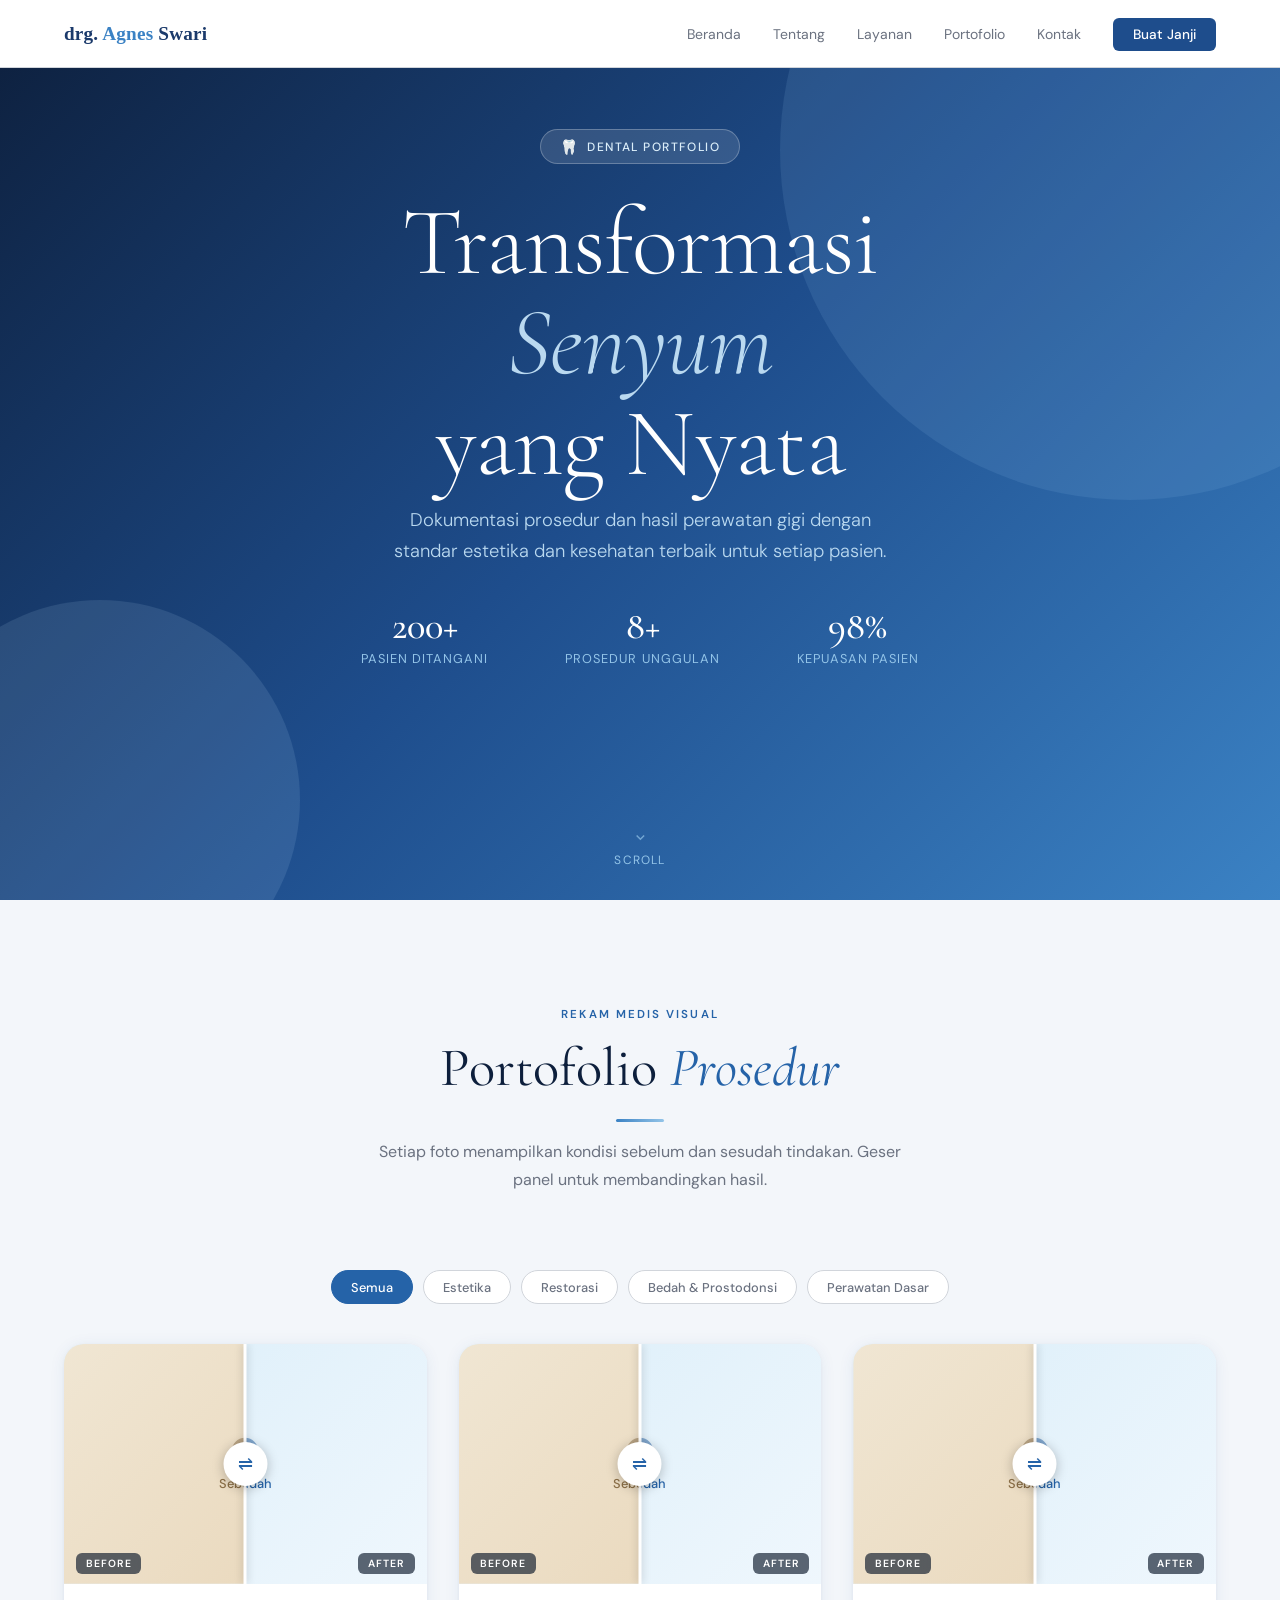
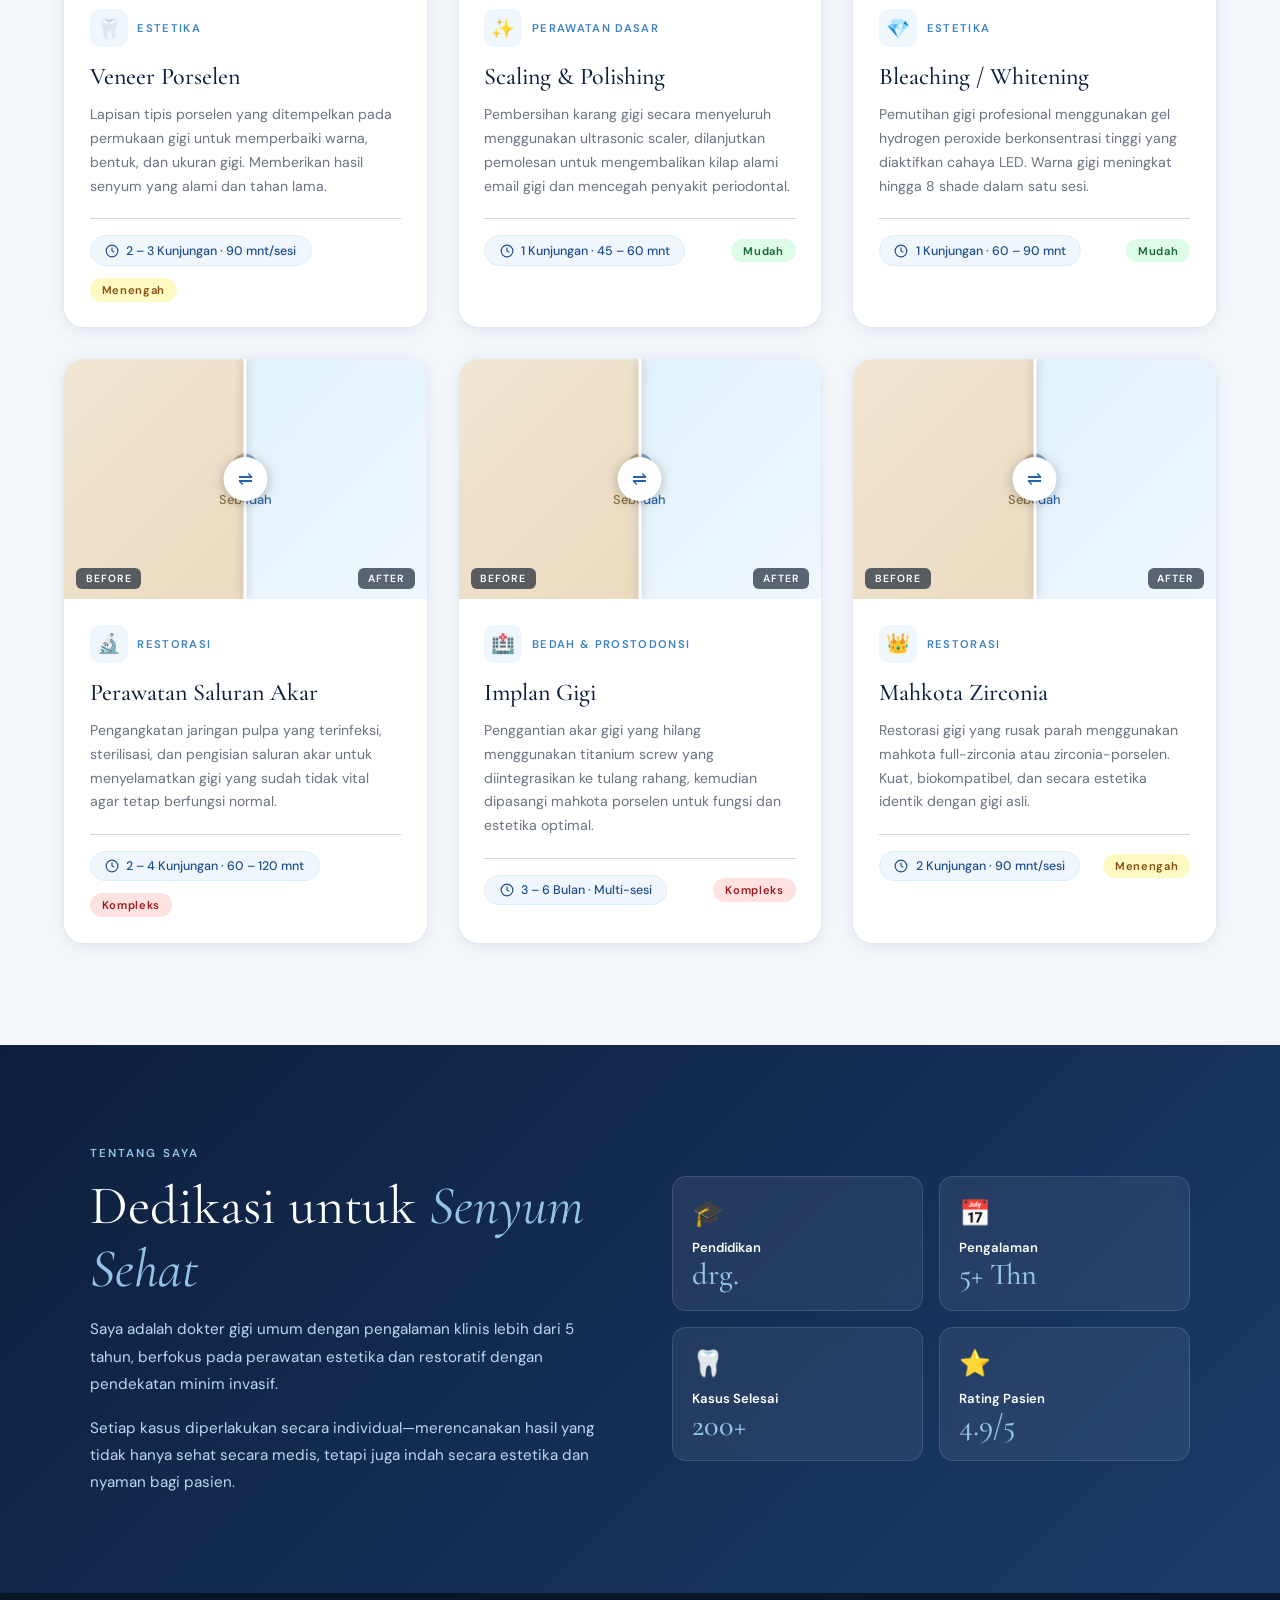
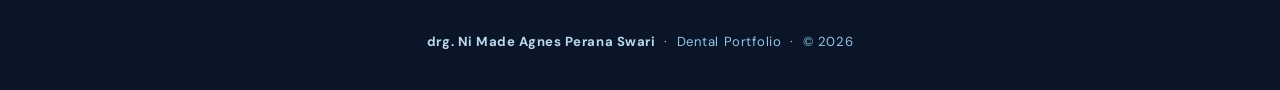
==== commit 9b41c776: "fix card slider & add scroll-hint @index" ====
--- a/portofolio.html
+++ b/portofolio.html
@@ -97,31 +97,24 @@
         <!-- CARD 1 -->
         <div class="card" data-cat="estetika">
           <div class="ba-wrapper" data-ba>
-            <!-- BEFORE placeholder -->
-            <div class="ba-img ba-placeholder ba-placeholder-before">
-              <svg viewBox="0 0 24 24" fill="currentColor">
-                <path
-                  d="M12 2C6.48 2 2 6.48 2 12s4.48 10 10 10 10-4.48 10-10S17.52 2 12 2zm0 3c1.66 0 3 1.34 3 3s-1.34 3-3 3-3-1.34-3-3 1.34-3 3-3zm0 14.2c-2.5 0-4.71-1.28-6-3.22.03-1.99 4-3.08 6-3.08 1.99 0 5.97 1.09 6 3.08-1.29 1.94-3.5 3.22-6 3.22z"
-                />
-              </svg>
-              <span>Sebelum</span>
-            </div>
-            <!-- AFTER placeholder -->
-            <div class="ba-img ba-placeholder ba-placeholder-after">
-              <svg viewBox="0 0 24 24" fill="currentColor">
-                <path
-                  d="M12 2C6.48 2 2 6.48 2 12s4.48 10 10 10 10-4.48 10-10S17.52 2 12 2zm0 3c1.66 0 3 1.34 3 3s-1.34 3-3 3-3-1.34-3-3 1.34-3 3-3zm0 14.2c-2.5 0-4.71-1.28-6-3.22.03-1.99 4-3.08 6-3.08 1.99 0 5.97 1.09 6 3.08-1.29 1.94-3.5 3.22-6 3.22z"
-                />
-              </svg>
-              <span>Sesudah</span>
-            </div>
-            <div class="ba-slider-track">
-              <div class="ba-handle">⇌</div>
-            </div>
-            <div class="ba-labels">
-              <span class="ba-label">Before</span>
-              <span class="ba-label">After</span>
-            </div>
+            <div class="ba-after">
+              <svg viewBox="0 0 24 24" fill="currentColor">
+                <path
+                  d="M12 2C6.48 2 2 6.48 2 12s4.48 10 10 10 10-4.48 10-10S17.52 2 12 2zm0 3c1.66 0 3 1.34 3 3s-1.34 3-3 3-3-1.34-3-3 1.34-3 3-3zm0 14.2c-2.5 0-4.71-1.28-6-3.22.03-1.99 4-3.08 6-3.08 1.99 0 5.97 1.09 6 3.08-1.29 1.94-3.5 3.22-6 3.22z"
+                />
+              </svg>
+              <span>Sesudah</span>
+            </div>
+            <div class="ba-before">
+              <svg viewBox="0 0 24 24" fill="currentColor">
+                <path
+                  d="M12 2C6.48 2 2 6.48 2 12s4.48 10 10 10 10-4.48 10-10S17.52 2 12 2zm0 3c1.66 0 3 1.34 3 3s-1.34 3-3 3-3-1.34-3-3 1.34-3 3-3zm0 14.2c-2.5 0-4.71-1.28-6-3.22.03-1.99 4-3.08 6-3.08 1.99 0 5.97 1.09 6 3.08-1.29 1.94-3.5 3.22-6 3.22z"
+                />
+              </svg>
+              <span>Sebelum</span>
+            </div>
+            <div class="ba-divider"><div class="ba-handle">⇌</div></div>
+            <div class="ba-labels"><span class="ba-label">Before</span><span class="ba-label">After</span></div>
           </div>
           <div class="card-body">
             <div class="card-meta">
@@ -146,23 +139,23 @@
         <!-- CARD 2 -->
         <div class="card" data-cat="perawatan">
           <div class="ba-wrapper" data-ba>
-            <div class="ba-img ba-placeholder ba-placeholder-before">
-              <svg viewBox="0 0 24 24" fill="currentColor">
-                <path
-                  d="M12 2C6.48 2 2 6.48 2 12s4.48 10 10 10 10-4.48 10-10S17.52 2 12 2zm0 3c1.66 0 3 1.34 3 3s-1.34 3-3 3-3-1.34-3-3 1.34-3 3-3zm0 14.2c-2.5 0-4.71-1.28-6-3.22.03-1.99 4-3.08 6-3.08 1.99 0 5.97 1.09 6 3.08-1.29 1.94-3.5 3.22-6 3.22z"
-                />
-              </svg>
-              <span>Sebelum</span>
-            </div>
-            <div class="ba-img ba-placeholder ba-placeholder-after">
-              <svg viewBox="0 0 24 24" fill="currentColor">
-                <path
-                  d="M12 2C6.48 2 2 6.48 2 12s4.48 10 10 10 10-4.48 10-10S17.52 2 12 2zm0 3c1.66 0 3 1.34 3 3s-1.34 3-3 3-3-1.34-3-3 1.34-3 3-3zm0 14.2c-2.5 0-4.71-1.28-6-3.22.03-1.99 4-3.08 6-3.08 1.99 0 5.97 1.09 6 3.08-1.29 1.94-3.5 3.22-6 3.22z"
-                />
-              </svg>
-              <span>Sesudah</span>
-            </div>
-            <div class="ba-slider-track"><div class="ba-handle">⇌</div></div>
+            <div class="ba-after">
+              <svg viewBox="0 0 24 24" fill="currentColor">
+                <path
+                  d="M12 2C6.48 2 2 6.48 2 12s4.48 10 10 10 10-4.48 10-10S17.52 2 12 2zm0 3c1.66 0 3 1.34 3 3s-1.34 3-3 3-3-1.34-3-3 1.34-3 3-3zm0 14.2c-2.5 0-4.71-1.28-6-3.22.03-1.99 4-3.08 6-3.08 1.99 0 5.97 1.09 6 3.08-1.29 1.94-3.5 3.22-6 3.22z"
+                />
+              </svg>
+              <span>Sesudah</span>
+            </div>
+            <div class="ba-before">
+              <svg viewBox="0 0 24 24" fill="currentColor">
+                <path
+                  d="M12 2C6.48 2 2 6.48 2 12s4.48 10 10 10 10-4.48 10-10S17.52 2 12 2zm0 3c1.66 0 3 1.34 3 3s-1.34 3-3 3-3-1.34-3-3 1.34-3 3-3zm0 14.2c-2.5 0-4.71-1.28-6-3.22.03-1.99 4-3.08 6-3.08 1.99 0 5.97 1.09 6 3.08-1.29 1.94-3.5 3.22-6 3.22z"
+                />
+              </svg>
+              <span>Sebelum</span>
+            </div>
+            <div class="ba-divider"><div class="ba-handle">⇌</div></div>
             <div class="ba-labels"><span class="ba-label">Before</span><span class="ba-label">After</span></div>
           </div>
           <div class="card-body">
@@ -188,23 +181,23 @@
         <!-- CARD 3 -->
         <div class="card" data-cat="estetika">
           <div class="ba-wrapper" data-ba>
-            <div class="ba-img ba-placeholder ba-placeholder-before">
-              <svg viewBox="0 0 24 24" fill="currentColor">
-                <path
-                  d="M12 2C6.48 2 2 6.48 2 12s4.48 10 10 10 10-4.48 10-10S17.52 2 12 2zm0 3c1.66 0 3 1.34 3 3s-1.34 3-3 3-3-1.34-3-3 1.34-3 3-3zm0 14.2c-2.5 0-4.71-1.28-6-3.22.03-1.99 4-3.08 6-3.08 1.99 0 5.97 1.09 6 3.08-1.29 1.94-3.5 3.22-6 3.22z"
-                />
-              </svg>
-              <span>Sebelum</span>
-            </div>
-            <div class="ba-img ba-placeholder ba-placeholder-after">
-              <svg viewBox="0 0 24 24" fill="currentColor">
-                <path
-                  d="M12 2C6.48 2 2 6.48 2 12s4.48 10 10 10 10-4.48 10-10S17.52 2 12 2zm0 3c1.66 0 3 1.34 3 3s-1.34 3-3 3-3-1.34-3-3 1.34-3 3-3zm0 14.2c-2.5 0-4.71-1.28-6-3.22.03-1.99 4-3.08 6-3.08 1.99 0 5.97 1.09 6 3.08-1.29 1.94-3.5 3.22-6 3.22z"
-                />
-              </svg>
-              <span>Sesudah</span>
-            </div>
-            <div class="ba-slider-track"><div class="ba-handle">⇌</div></div>
+            <div class="ba-after">
+              <svg viewBox="0 0 24 24" fill="currentColor">
+                <path
+                  d="M12 2C6.48 2 2 6.48 2 12s4.48 10 10 10 10-4.48 10-10S17.52 2 12 2zm0 3c1.66 0 3 1.34 3 3s-1.34 3-3 3-3-1.34-3-3 1.34-3 3-3zm0 14.2c-2.5 0-4.71-1.28-6-3.22.03-1.99 4-3.08 6-3.08 1.99 0 5.97 1.09 6 3.08-1.29 1.94-3.5 3.22-6 3.22z"
+                />
+              </svg>
+              <span>Sesudah</span>
+            </div>
+            <div class="ba-before">
+              <svg viewBox="0 0 24 24" fill="currentColor">
+                <path
+                  d="M12 2C6.48 2 2 6.48 2 12s4.48 10 10 10 10-4.48 10-10S17.52 2 12 2zm0 3c1.66 0 3 1.34 3 3s-1.34 3-3 3-3-1.34-3-3 1.34-3 3-3zm0 14.2c-2.5 0-4.71-1.28-6-3.22.03-1.99 4-3.08 6-3.08 1.99 0 5.97 1.09 6 3.08-1.29 1.94-3.5 3.22-6 3.22z"
+                />
+              </svg>
+              <span>Sebelum</span>
+            </div>
+            <div class="ba-divider"><div class="ba-handle">⇌</div></div>
             <div class="ba-labels"><span class="ba-label">Before</span><span class="ba-label">After</span></div>
           </div>
           <div class="card-body">
@@ -230,23 +223,23 @@
         <!-- CARD 4 -->
         <div class="card" data-cat="restorasi">
           <div class="ba-wrapper" data-ba>
-            <div class="ba-img ba-placeholder ba-placeholder-before">
-              <svg viewBox="0 0 24 24" fill="currentColor">
-                <path
-                  d="M12 2C6.48 2 2 6.48 2 12s4.48 10 10 10 10-4.48 10-10S17.52 2 12 2zm0 3c1.66 0 3 1.34 3 3s-1.34 3-3 3-3-1.34-3-3 1.34-3 3-3zm0 14.2c-2.5 0-4.71-1.28-6-3.22.03-1.99 4-3.08 6-3.08 1.99 0 5.97 1.09 6 3.08-1.29 1.94-3.5 3.22-6 3.22z"
-                />
-              </svg>
-              <span>Sebelum</span>
-            </div>
-            <div class="ba-img ba-placeholder ba-placeholder-after">
-              <svg viewBox="0 0 24 24" fill="currentColor">
-                <path
-                  d="M12 2C6.48 2 2 6.48 2 12s4.48 10 10 10 10-4.48 10-10S17.52 2 12 2zm0 3c1.66 0 3 1.34 3 3s-1.34 3-3 3-3-1.34-3-3 1.34-3 3-3zm0 14.2c-2.5 0-4.71-1.28-6-3.22.03-1.99 4-3.08 6-3.08 1.99 0 5.97 1.09 6 3.08-1.29 1.94-3.5 3.22-6 3.22z"
-                />
-              </svg>
-              <span>Sesudah</span>
-            </div>
-            <div class="ba-slider-track"><div class="ba-handle">⇌</div></div>
+            <div class="ba-after">
+              <svg viewBox="0 0 24 24" fill="currentColor">
+                <path
+                  d="M12 2C6.48 2 2 6.48 2 12s4.48 10 10 10 10-4.48 10-10S17.52 2 12 2zm0 3c1.66 0 3 1.34 3 3s-1.34 3-3 3-3-1.34-3-3 1.34-3 3-3zm0 14.2c-2.5 0-4.71-1.28-6-3.22.03-1.99 4-3.08 6-3.08 1.99 0 5.97 1.09 6 3.08-1.29 1.94-3.5 3.22-6 3.22z"
+                />
+              </svg>
+              <span>Sesudah</span>
+            </div>
+            <div class="ba-before">
+              <svg viewBox="0 0 24 24" fill="currentColor">
+                <path
+                  d="M12 2C6.48 2 2 6.48 2 12s4.48 10 10 10 10-4.48 10-10S17.52 2 12 2zm0 3c1.66 0 3 1.34 3 3s-1.34 3-3 3-3-1.34-3-3 1.34-3 3-3zm0 14.2c-2.5 0-4.71-1.28-6-3.22.03-1.99 4-3.08 6-3.08 1.99 0 5.97 1.09 6 3.08-1.29 1.94-3.5 3.22-6 3.22z"
+                />
+              </svg>
+              <span>Sebelum</span>
+            </div>
+            <div class="ba-divider"><div class="ba-handle">⇌</div></div>
             <div class="ba-labels"><span class="ba-label">Before</span><span class="ba-label">After</span></div>
           </div>
           <div class="card-body">
@@ -272,23 +265,23 @@
         <!-- CARD 5 -->
         <div class="card" data-cat="bedah">
           <div class="ba-wrapper" data-ba>
-            <div class="ba-img ba-placeholder ba-placeholder-before">
-              <svg viewBox="0 0 24 24" fill="currentColor">
-                <path
-                  d="M12 2C6.48 2 2 6.48 2 12s4.48 10 10 10 10-4.48 10-10S17.52 2 12 2zm0 3c1.66 0 3 1.34 3 3s-1.34 3-3 3-3-1.34-3-3 1.34-3 3-3zm0 14.2c-2.5 0-4.71-1.28-6-3.22.03-1.99 4-3.08 6-3.08 1.99 0 5.97 1.09 6 3.08-1.29 1.94-3.5 3.22-6 3.22z"
-                />
-              </svg>
-              <span>Sebelum</span>
-            </div>
-            <div class="ba-img ba-placeholder ba-placeholder-after">
-              <svg viewBox="0 0 24 24" fill="currentColor">
-                <path
-                  d="M12 2C6.48 2 2 6.48 2 12s4.48 10 10 10 10-4.48 10-10S17.52 2 12 2zm0 3c1.66 0 3 1.34 3 3s-1.34 3-3 3-3-1.34-3-3 1.34-3 3-3zm0 14.2c-2.5 0-4.71-1.28-6-3.22.03-1.99 4-3.08 6-3.08 1.99 0 5.97 1.09 6 3.08-1.29 1.94-3.5 3.22-6 3.22z"
-                />
-              </svg>
-              <span>Sesudah</span>
-            </div>
-            <div class="ba-slider-track"><div class="ba-handle">⇌</div></div>
+            <div class="ba-after">
+              <svg viewBox="0 0 24 24" fill="currentColor">
+                <path
+                  d="M12 2C6.48 2 2 6.48 2 12s4.48 10 10 10 10-4.48 10-10S17.52 2 12 2zm0 3c1.66 0 3 1.34 3 3s-1.34 3-3 3-3-1.34-3-3 1.34-3 3-3zm0 14.2c-2.5 0-4.71-1.28-6-3.22.03-1.99 4-3.08 6-3.08 1.99 0 5.97 1.09 6 3.08-1.29 1.94-3.5 3.22-6 3.22z"
+                />
+              </svg>
+              <span>Sesudah</span>
+            </div>
+            <div class="ba-before">
+              <svg viewBox="0 0 24 24" fill="currentColor">
+                <path
+                  d="M12 2C6.48 2 2 6.48 2 12s4.48 10 10 10 10-4.48 10-10S17.52 2 12 2zm0 3c1.66 0 3 1.34 3 3s-1.34 3-3 3-3-1.34-3-3 1.34-3 3-3zm0 14.2c-2.5 0-4.71-1.28-6-3.22.03-1.99 4-3.08 6-3.08 1.99 0 5.97 1.09 6 3.08-1.29 1.94-3.5 3.22-6 3.22z"
+                />
+              </svg>
+              <span>Sebelum</span>
+            </div>
+            <div class="ba-divider"><div class="ba-handle">⇌</div></div>
             <div class="ba-labels"><span class="ba-label">Before</span><span class="ba-label">After</span></div>
           </div>
           <div class="card-body">
@@ -314,23 +307,23 @@
         <!-- CARD 6 -->
         <div class="card" data-cat="restorasi">
           <div class="ba-wrapper" data-ba>
-            <div class="ba-img ba-placeholder ba-placeholder-before">
-              <svg viewBox="0 0 24 24" fill="currentColor">
-                <path
-                  d="M12 2C6.48 2 2 6.48 2 12s4.48 10 10 10 10-4.48 10-10S17.52 2 12 2zm0 3c1.66 0 3 1.34 3 3s-1.34 3-3 3-3-1.34-3-3 1.34-3 3-3zm0 14.2c-2.5 0-4.71-1.28-6-3.22.03-1.99 4-3.08 6-3.08 1.99 0 5.97 1.09 6 3.08-1.29 1.94-3.5 3.22-6 3.22z"
-                />
-              </svg>
-              <span>Sebelum</span>
-            </div>
-            <div class="ba-img ba-placeholder ba-placeholder-after">
-              <svg viewBox="0 0 24 24" fill="currentColor">
-                <path
-                  d="M12 2C6.48 2 2 6.48 2 12s4.48 10 10 10 10-4.48 10-10S17.52 2 12 2zm0 3c1.66 0 3 1.34 3 3s-1.34 3-3 3-3-1.34-3-3 1.34-3 3-3zm0 14.2c-2.5 0-4.71-1.28-6-3.22.03-1.99 4-3.08 6-3.08 1.99 0 5.97 1.09 6 3.08-1.29 1.94-3.5 3.22-6 3.22z"
-                />
-              </svg>
-              <span>Sesudah</span>
-            </div>
-            <div class="ba-slider-track"><div class="ba-handle">⇌</div></div>
+            <div class="ba-after">
+              <svg viewBox="0 0 24 24" fill="currentColor">
+                <path
+                  d="M12 2C6.48 2 2 6.48 2 12s4.48 10 10 10 10-4.48 10-10S17.52 2 12 2zm0 3c1.66 0 3 1.34 3 3s-1.34 3-3 3-3-1.34-3-3 1.34-3 3-3zm0 14.2c-2.5 0-4.71-1.28-6-3.22.03-1.99 4-3.08 6-3.08 1.99 0 5.97 1.09 6 3.08-1.29 1.94-3.5 3.22-6 3.22z"
+                />
+              </svg>
+              <span>Sesudah</span>
+            </div>
+            <div class="ba-before">
+              <svg viewBox="0 0 24 24" fill="currentColor">
+                <path
+                  d="M12 2C6.48 2 2 6.48 2 12s4.48 10 10 10 10-4.48 10-10S17.52 2 12 2zm0 3c1.66 0 3 1.34 3 3s-1.34 3-3 3-3-1.34-3-3 1.34-3 3-3zm0 14.2c-2.5 0-4.71-1.28-6-3.22.03-1.99 4-3.08 6-3.08 1.99 0 5.97 1.09 6 3.08-1.29 1.94-3.5 3.22-6 3.22z"
+                />
+              </svg>
+              <span>Sebelum</span>
+            </div>
+            <div class="ba-divider"><div class="ba-handle">⇌</div></div>
             <div class="ba-labels"><span class="ba-label">Before</span><span class="ba-label">After</span></div>
           </div>
           <div class="card-body">
@@ -369,7 +362,7 @@
           <div class="highlight-box">
             <div class="highlight-icon">🎓</div>
             <div class="highlight-title">Pendidikan</div>
-            <div class="highlight-val">Universitas Mahasaraswati Denpasar</div>
+            <div class="highlight-val">drg.</div>
           </div>
           <div class="highlight-box">
             <div class="highlight-icon">📅</div>
@@ -391,9 +384,9 @@
     </section>
 
     <!-- ═══════════════════════ FOOTER ═══════════════════════ -->
-    <footer><strong>drg. Ni Made Agnes Perana Swari</strong> &nbsp;·&nbsp; Portofolio Dental &nbsp;·&nbsp; © 2026</footer>
-
-    <!-- ═══════════════════════ SCRIPTS ═══════════════════════ -->
+    <footer><strong>drg. Ni Made Agnes Perana Swari</strong> &nbsp;·&nbsp; Dental Portfolio &nbsp;·&nbsp; © 2026</footer>
+
+    <!-- JavaScript -->
     <script src="portofolio/script.js"></script>
   </body>
 </html>
--- a/portofolio/style.css
+++ b/portofolio/style.css
@@ -155,6 +155,7 @@
   justify-content: center;
   overflow: hidden;
   padding: 2rem;
+  padding-top: 68px; /* to offsets fixed navbar */
 }
 
 /* decorative circles */
@@ -183,6 +184,7 @@
 
 .hero-inner {
   position: relative;
+  bottom: 70px;
   z-index: 1;
   text-align: center;
   max-width: 760px;
@@ -353,10 +355,39 @@
   overflow: hidden;
   cursor: ew-resize;
   user-select: none;
+  touch-action: none;
   background: var(--blue-100);
 }
 
-.ba-img {
+/* Both panels fill the wrapper */
+.ba-after,
+.ba-before {
+  position: absolute;
+  top: 0;
+  left: 0;
+  width: 100%;
+  height: 100%;
+  display: flex;
+  align-items: center;
+  justify-content: center;
+  flex-direction: column;
+  gap: 0.5rem;
+  font-size: 0.8rem;
+  font-weight: 500;
+  pointer-events: none;
+}
+.ba-after {
+  z-index: 1;
+}
+/* before panel sits on top and is clipped from the right */
+.ba-before {
+  z-index: 2;
+  clip-path: inset(0 50% 0 0);
+}
+
+/* real <img> variant – same layering */
+.ba-after img,
+.ba-before img {
   position: absolute;
   top: 0;
   left: 0;
@@ -364,25 +395,45 @@
   height: 100%;
   object-fit: cover;
 }
+
+/* colour placeholder fills */
+.ba-before {
+  background: linear-gradient(135deg, #f0e6d3, #e8d5b7);
+  color: #8b6f47;
+}
 .ba-after {
+  background: linear-gradient(135deg, var(--blue-100), var(--blue-50));
+  color: var(--blue-600);
+}
+
+.ba-before svg,
+.ba-after svg {
+  width: 32px;
+  opacity: 0.5;
+  position: relative;
   z-index: 1;
 }
-.ba-before {
-  z-index: 2;
-  clip-path: inset(0 50% 0 0);
-}
-
-.ba-slider-track {
+.ba-before span,
+.ba-after span {
+  position: relative;
+  z-index: 1;
+}
+
+/* divider line */
+.ba-divider {
   position: absolute;
   top: 0;
   bottom: 0;
   left: 50%;
   width: 3px;
   background: var(--white);
-  z-index: 3;
   transform: translateX(-50%);
+  z-index: 10;
+  pointer-events: none;
   box-shadow: 0 0 8px rgba(0, 0, 0, 0.25);
 }
+
+/* draggable handle – centred on the divider */
 .ba-handle {
   position: absolute;
   top: 50%;
@@ -392,14 +443,15 @@
   height: 44px;
   background: var(--white);
   border-radius: 50%;
-  z-index: 4;
+  z-index: 11;
   display: flex;
   align-items: center;
   justify-content: center;
-  box-shadow: 0 2px 12px rgba(0, 0, 0, 0.2);
+  box-shadow: 0 2px 12px rgba(0, 0, 0, 0.25);
   color: var(--blue-600);
   font-size: 1.1rem;
   pointer-events: none;
+  transition: transform 0.1s;
 }
 
 .ba-labels {
@@ -407,7 +459,7 @@
   bottom: 10px;
   left: 0;
   right: 0;
-  z-index: 5;
+  z-index: 12;
   display: flex;
   justify-content: space-between;
   padding: 0 12px;
@@ -423,34 +475,6 @@
   padding: 0.25rem 0.6rem;
   border-radius: 6px;
   backdrop-filter: blur(4px);
-}
-
-/* placeholder image (solid color gradient) */
-.ba-placeholder {
-  position: absolute;
-  top: 0;
-  left: 0;
-  width: 100%;
-  height: 100%;
-  display: flex;
-  align-items: center;
-  justify-content: center;
-  flex-direction: column;
-  gap: 0.5rem;
-  font-size: 0.8rem;
-  font-weight: 500;
-}
-.ba-placeholder svg {
-  width: 32px;
-  opacity: 0.5;
-}
-.ba-placeholder-before {
-  background: linear-gradient(135deg, #f0e6d3, #e8d5b7);
-  color: #8b6f47;
-}
-.ba-placeholder-after {
-  background: linear-gradient(135deg, var(--blue-100), var(--blue-50));
-  color: var(--blue-600);
 }
 
 /* ─── CARD BODY ─── */
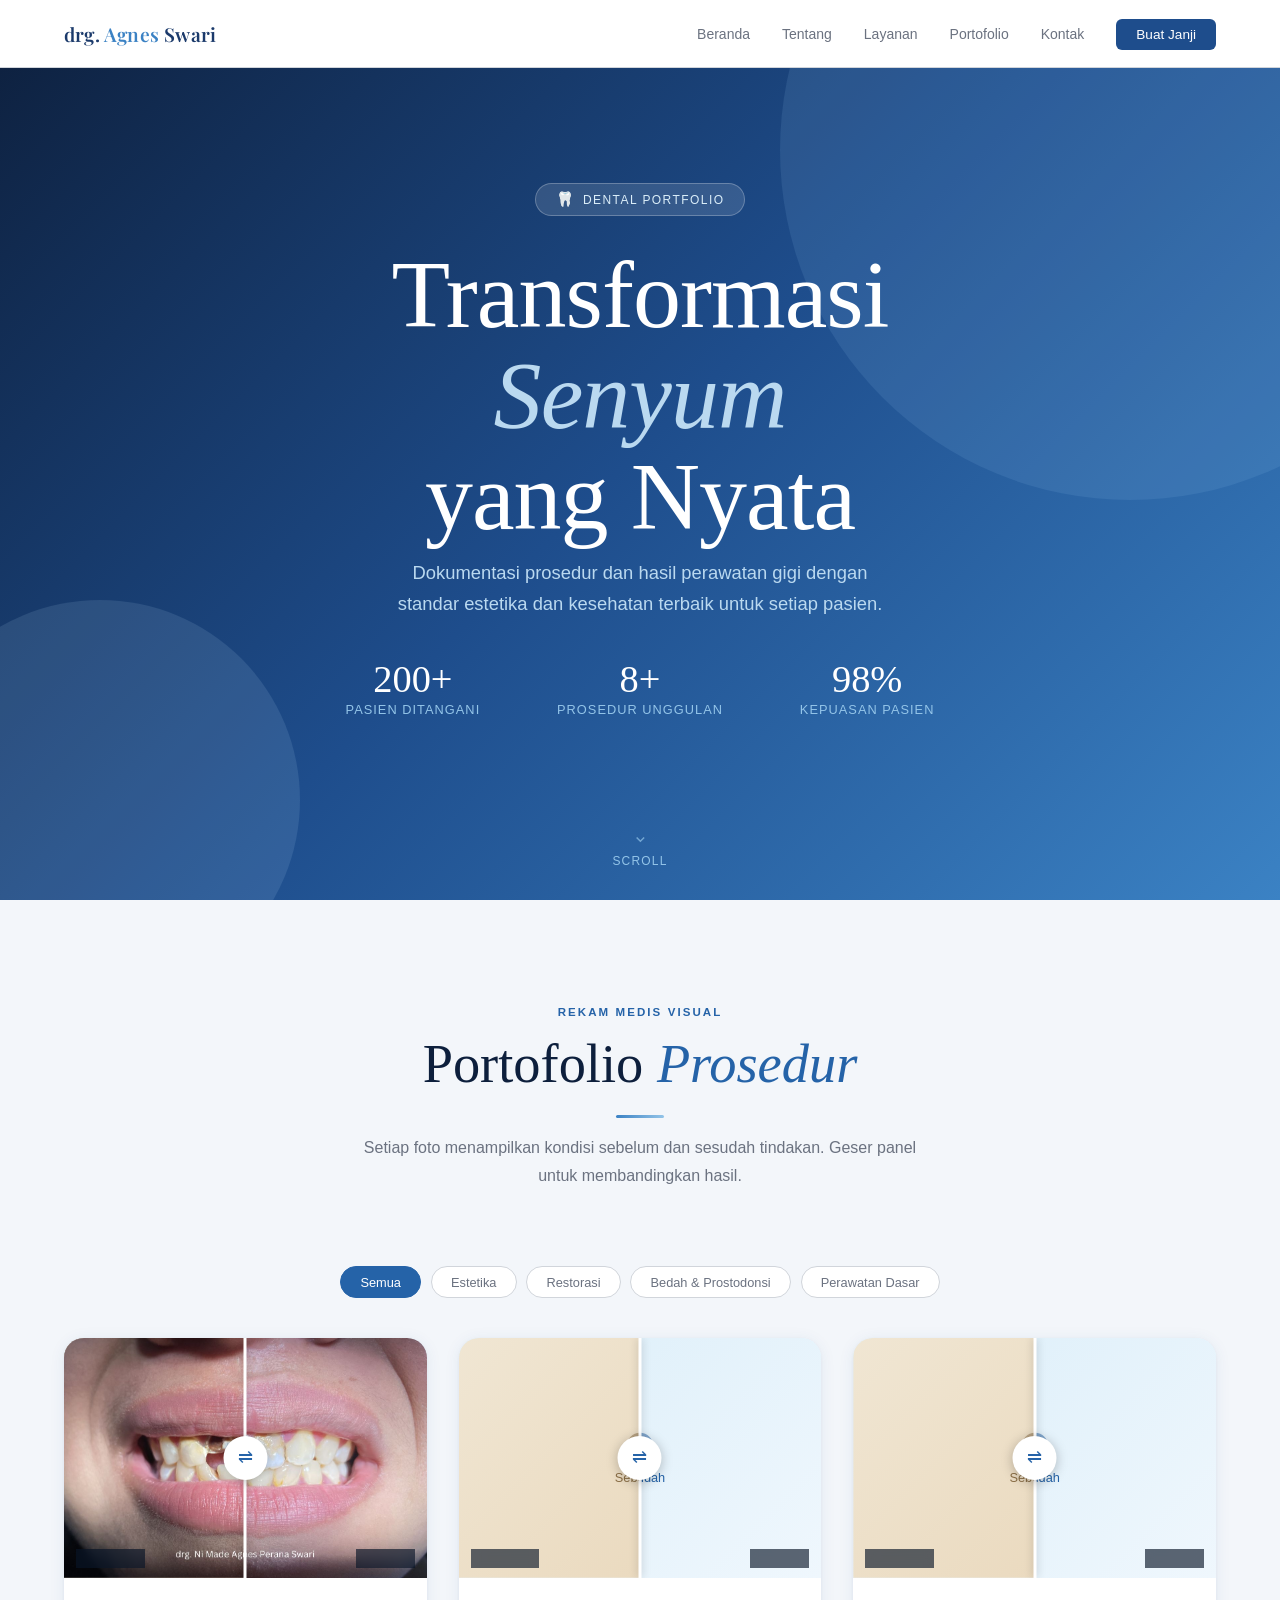
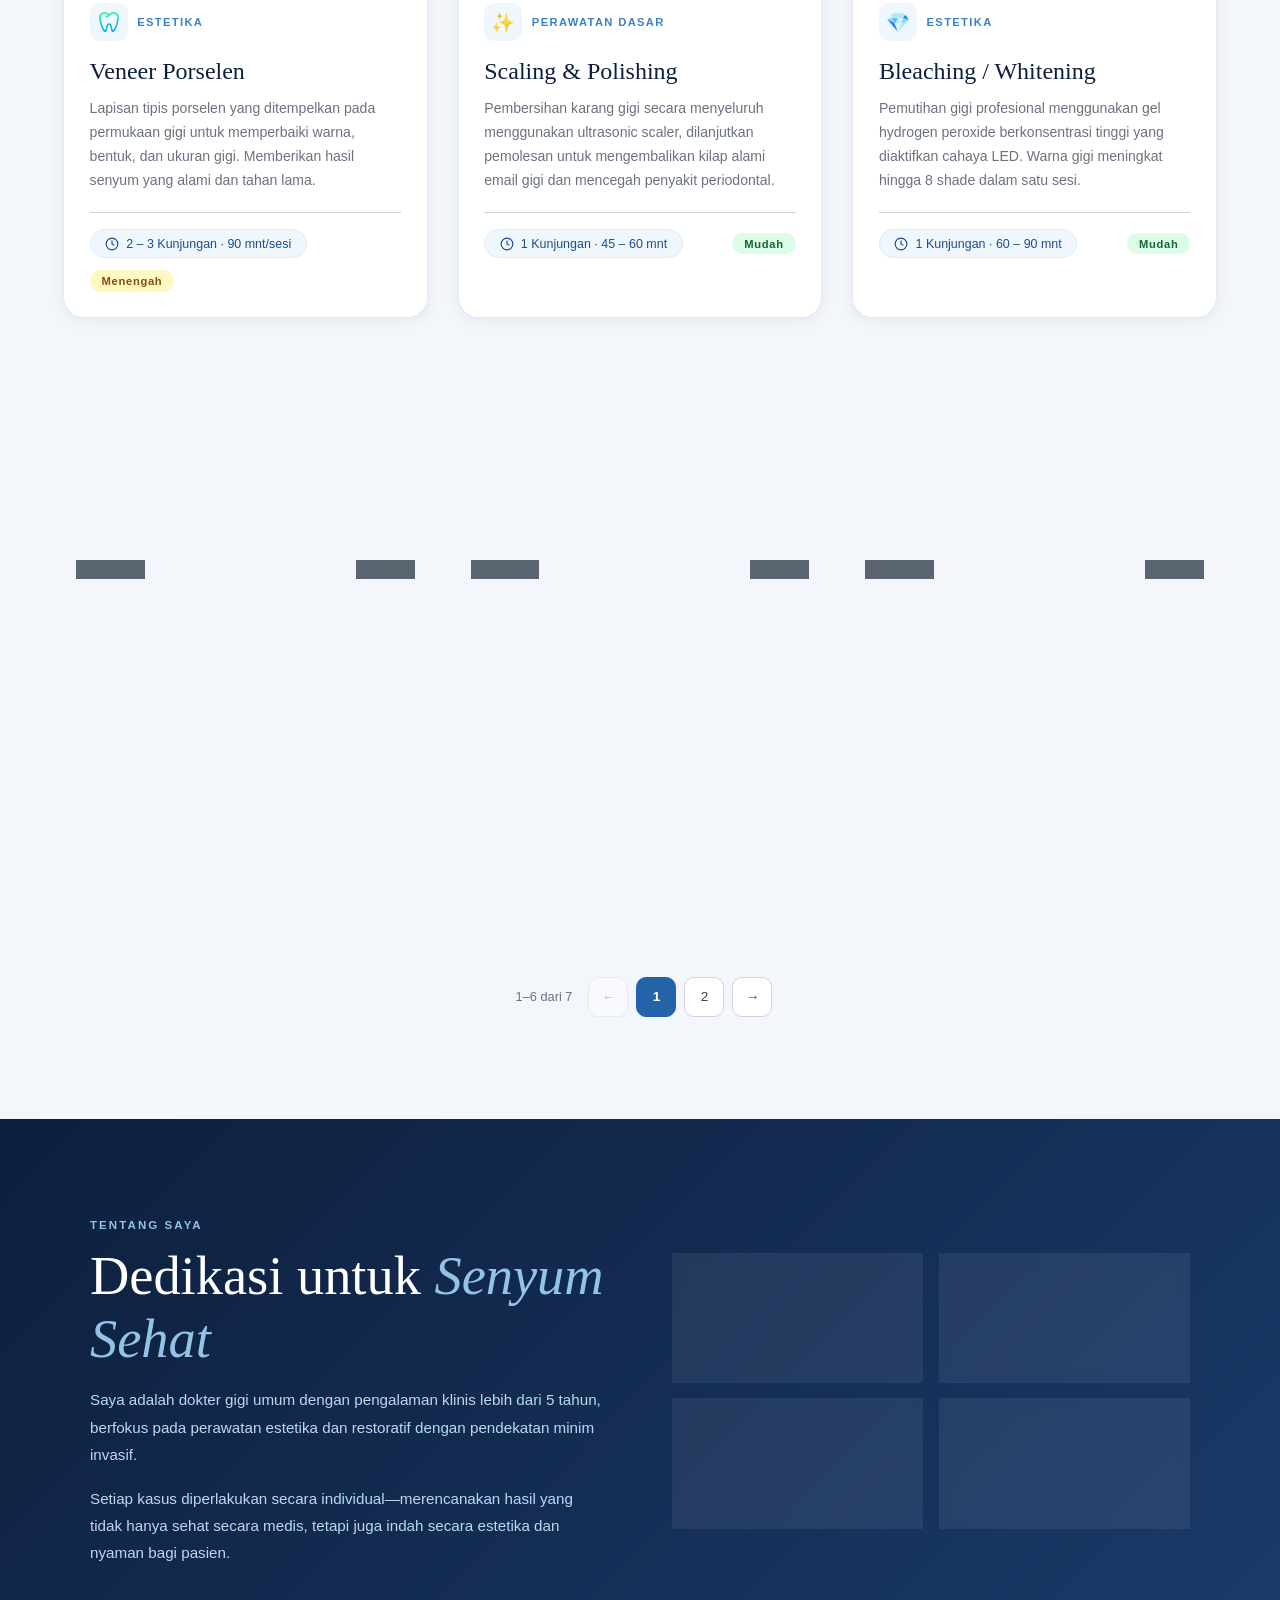
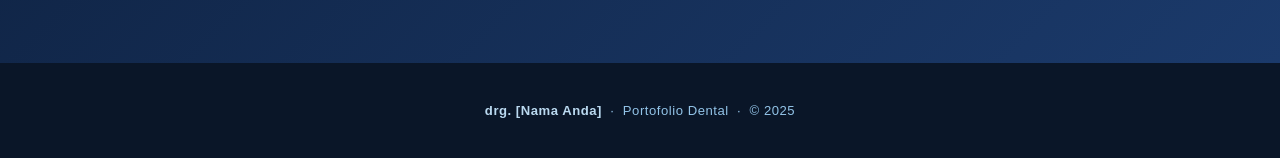
==== commit f1628720: "adding card" ====
--- a/portofolio.html
+++ b/portofolio.html
@@ -9,7 +9,9 @@
     <link rel="icon" href="assets/favicon/favicon.png" type="image/png" />
 
     <!-- Google Fonts -->
-    <link href="https://fonts.googleapis.com/css2?family=Cormorant+Garamond:ital,wght@0,300;0,400;0,500;0,600;1,300;1,400&family=DM+Sans:wght@300;400;500;600&display=swap" rel="stylesheet" />
+    <link rel="preconnect" href="https://fonts.googleapis.com" />
+    <link rel="preconnect" href="https://fonts.gstatic.com" crossorigin />
+    <link href="https://fonts.googleapis.com/css2?family=Playfair+Display:ital,wght@0,600;1,500&family=Plus+Jakarta+Sans:wght@300;400;500;600&display=swap" rel="stylesheet" />
 
     <!-- Stylesheet -->
     <link rel="stylesheet" href="portofolio/style.css" />
@@ -98,27 +100,19 @@
         <div class="card" data-cat="estetika">
           <div class="ba-wrapper" data-ba>
             <div class="ba-after">
-              <svg viewBox="0 0 24 24" fill="currentColor">
-                <path
-                  d="M12 2C6.48 2 2 6.48 2 12s4.48 10 10 10 10-4.48 10-10S17.52 2 12 2zm0 3c1.66 0 3 1.34 3 3s-1.34 3-3 3-3-1.34-3-3 1.34-3 3-3zm0 14.2c-2.5 0-4.71-1.28-6-3.22.03-1.99 4-3.08 6-3.08 1.99 0 5.97 1.09 6 3.08-1.29 1.94-3.5 3.22-6 3.22z"
-                />
-              </svg>
-              <span>Sesudah</span>
-            </div>
-            <div class="ba-before">
-              <svg viewBox="0 0 24 24" fill="currentColor">
-                <path
-                  d="M12 2C6.48 2 2 6.48 2 12s4.48 10 10 10 10-4.48 10-10S17.52 2 12 2zm0 3c1.66 0 3 1.34 3 3s-1.34 3-3 3-3-1.34-3-3 1.34-3 3-3zm0 14.2c-2.5 0-4.71-1.28-6-3.22.03-1.99 4-3.08 6-3.08 1.99 0 5.97 1.09 6 3.08-1.29 1.94-3.5 3.22-6 3.22z"
-                />
-              </svg>
-              <span>Sebelum</span>
-            </div>
-            <div class="ba-divider"><div class="ba-handle">⇌</div></div>
-            <div class="ba-labels"><span class="ba-label">Before</span><span class="ba-label">After</span></div>
-          </div>
-          <div class="card-body">
-            <div class="card-meta">
-              <div class="card-icon">🦷</div>
+              <img src="assets/Portofolio/MahkotaPasak/MahkotaPasak1AF.jpg" alt="Mahkota Pasak - Sesudah" />
+            </div>
+            <div class="ba-before">
+              <img src="assets/Portofolio/MahkotaPasak/MahkotaPasak1BF.jpg" alt="Mahkota Pasak - Sebelum" />
+            </div>
+            <div class="ba-divider"><div class="ba-handle">⇌</div></div>
+            <div class="ba-labels"><span class="ba-label">Before</span><span class="ba-label">After</span></div>
+          </div>
+          <div class="card-body">
+            <div class="card-meta">
+              <div class="card-icon">
+                <img src="assets/favicon/favicon.png" alt="Estetika Icon" style="width: 20px; height: 20px" />
+              </div>
               <div class="card-category">Estetika</div>
             </div>
             <h3 class="card-title">Veneer Porselen</h3>
@@ -345,8 +339,39 @@
             </div>
           </div>
         </div>
+
+        <!-- CARD 7 -->
+        <div class="card" data-cat="perawatan">
+          <div class="ba-wrapper" data-ba>
+            <div class="ba-after">...</div>
+            <div class="ba-before">...</div>
+            <div class="ba-divider"><div class="ba-handle">⇌</div></div>
+            <div class="ba-labels"><span class="ba-label">Before</span><span class="ba-label">After</span></div>
+          </div>
+          <div class="card-body">
+            <div class="card-meta">
+              <div class="card-icon">🪥</div>
+              <div class="card-category">Perawatan Dasar</div>
+            </div>
+            <h3 class="card-title">Nama Prosedur</h3>
+            <p class="card-desc">Deskripsi prosedur...</p>
+            <div class="card-footer">
+              <div class="duration-pill">
+                <svg viewBox="0 0 24 24" fill="none" stroke="currentColor" stroke-width="2">
+                  <circle cx="12" cy="12" r="10" />
+                  <path d="M12 6v6l4 2" />
+                </svg>
+                1 Kunjungan · 30 mnt
+              </div>
+              <span class="difficulty-badge diff-easy">Mudah</span>
+            </div>
+          </div>
+        </div>
       </div>
       <!-- /grid -->
+
+      <!-- PAGINATION -->
+      <div class="pagination-bar" id="paginationBar"></div>
     </section>
 
     <!-- ═══════════════════════ ABOUT STRIP ═══════════════════════ -->
@@ -383,10 +408,54 @@
       </div>
     </section>
 
+    <!-- ═══════════════════════ MODAL ═══════════════════════ -->
+    <div class="modal-overlay" id="modalOverlay" role="dialog" aria-modal="true">
+      <div class="modal" id="modal">
+        <!-- large before/after slider -->
+        <div class="modal-ba" id="modalBa">
+          <div class="ba-after" id="modalAfter"></div>
+          <div class="ba-before" id="modalBefore"></div>
+          <div class="ba-divider" id="modalDivider"><div class="ba-handle">⇌</div></div>
+          <div class="ba-labels"><span class="ba-label">Before</span><span class="ba-label">After</span></div>
+        </div>
+        <!-- content -->
+        <div class="modal-body">
+          <div class="modal-header">
+            <div class="modal-title-group">
+              <div class="modal-eyebrow">
+                <span id="modalIcon"></span>
+                <span id="modalCategory"></span>
+              </div>
+              <h2 class="modal-title" id="modalTitle"></h2>
+            </div>
+            <button class="modal-close" id="modalClose" aria-label="Tutup">✕</button>
+          </div>
+          <div class="modal-divider"></div>
+          <p class="modal-desc" id="modalDesc"></p>
+          <div class="modal-meta-row">
+            <div class="modal-meta-item">
+              <span class="modal-meta-icon">⏱</span>
+              <div>
+                <div class="modal-meta-label">Durasi</div>
+                <div class="modal-meta-value" id="modalDuration"></div>
+              </div>
+            </div>
+            <div class="modal-meta-item">
+              <span class="modal-meta-icon">📊</span>
+              <div>
+                <div class="modal-meta-label">Tingkat Kesulitan</div>
+                <div class="modal-meta-value" id="modalDifficulty"></div>
+              </div>
+            </div>
+          </div>
+        </div>
+      </div>
+    </div>
+
     <!-- ═══════════════════════ FOOTER ═══════════════════════ -->
-    <footer><strong>drg. Ni Made Agnes Perana Swari</strong> &nbsp;·&nbsp; Dental Portfolio &nbsp;·&nbsp; © 2026</footer>
-
-    <!-- JavaScript -->
+    <footer><strong>drg. [Nama Anda]</strong> &nbsp;·&nbsp; Portofolio Dental &nbsp;·&nbsp; © 2025</footer>
+
+    <!-- SCRIPTS -->
     <script src="portofolio/script.js"></script>
   </body>
 </html>
--- a/portofolio/style.css
+++ b/portofolio/style.css
@@ -115,11 +115,17 @@
 /* ── MOBILE NAV DRAWER ────────────── */
 .mobile-nav {
   display: none;
+  position: fixed;
+  top: 68px;
+  left: 0;
+  width: 100%;
   flex-direction: column;
   background: var(--white);
   border-bottom: 1px solid var(--gray-300);
   padding: 1rem 5%;
   gap: 0;
+  z-index: 99;
+  box-shadow: 0 8px 24px rgba(15, 23, 42, 0.12);
 }
 .mobile-nav.open {
   display: flex;
@@ -155,7 +161,6 @@
   justify-content: center;
   overflow: hidden;
   padding: 2rem;
-  padding-top: 68px; /* to offsets fixed navbar */
 }
 
 /* decorative circles */
@@ -184,7 +189,6 @@
 
 .hero-inner {
   position: relative;
-  bottom: 70px;
   z-index: 1;
   text-align: center;
   max-width: 760px;
@@ -581,6 +585,17 @@
   gap: clamp(2rem, 5vw, 5rem);
   align-items: center;
 }
+
+/* ── RESPONSIVE: TABLET ───────────── */
+@media (max-width: 900px) {
+  .nav-menu {
+    display: none;
+  }
+  .hamburger {
+    display: flex;
+  }
+}
+
 @media (max-width: 700px) {
   .about-inner {
     grid-template-columns: 1fr;
@@ -721,71 +736,6 @@
   color: var(--white);
 }
 
-/* ── RESPONSIVE: TABLET ───────────── */
-@media (max-width: 900px) {
-  .hero {
-    padding: 48px 5% 48px;
-  }
-  .hero-inner {
-    grid-template-columns: 1fr;
-    gap: 40px;
-    align-items: center;
-  }
-  .hero-content {
-    order: 2;
-    padding-bottom: 0;
-  }
-  .hero-photo-wrap {
-    order: 1;
-    justify-content: center;
-  }
-  .photo-frame {
-    max-width: 240px;
-  }
-  .hero-desc {
-    max-width: 100%;
-  }
-  .nav-menu {
-    display: none;
-  }
-  .hamburger {
-    display: flex;
-  }
-}
-
-/* ── RESPONSIVE: MOBILE ───────────── */
-@media (max-width: 540px) {
-  .hero {
-    padding: 36px 5% 36px;
-  }
-  .hero-inner {
-    gap: 28px;
-  }
-  .hero-content {
-    padding-bottom: 0;
-  }
-  .hero-name {
-    font-size: clamp(1.7rem, 7vw, 2.2rem);
-  }
-  .stats-row {
-    gap: 20px;
-  }
-  .stat-num {
-    font-size: 1.5rem;
-  }
-  .hero-actions {
-    flex-direction: column;
-  }
-  .btn-primary,
-  .btn-outline {
-    justify-content: center;
-    width: 100%;
-  }
-  .photo-frame {
-    max-width: 180px;
-  }
-}
-
 /* responsive tweak */
 @media (max-width: 480px) {
   .ba-wrapper {
@@ -795,3 +745,323 @@
     grid-template-columns: 1fr;
   }
 }
+
+/* card clickable cursor */
+.card {
+  cursor: pointer;
+}
+
+/* ─── PAGINATION ─── */
+.pagination-bar {
+  display: flex;
+  align-items: center;
+  justify-content: center;
+  gap: 0.5rem;
+  margin-top: 3rem;
+  flex-wrap: wrap;
+}
+.page-info {
+  font-size: 0.8rem;
+  color: var(--gray-500);
+  margin: 0 0.5rem;
+  white-space: nowrap;
+}
+.page-btn {
+  min-width: 40px;
+  height: 40px;
+  padding: 0 0.75rem;
+  border-radius: 10px;
+  border: 1.5px solid var(--gray-300);
+  background: var(--white);
+  color: var(--gray-700);
+  font-size: 0.85rem;
+  font-family: "DM Sans", sans-serif;
+  font-weight: 500;
+  cursor: pointer;
+  display: flex;
+  align-items: center;
+  justify-content: center;
+  transition: all 0.2s;
+  line-height: 1;
+}
+.page-btn:hover:not(:disabled) {
+  background: var(--blue-50);
+  border-color: var(--blue-400);
+  color: var(--blue-700);
+}
+.page-btn.active {
+  background: var(--blue-600);
+  border-color: var(--blue-600);
+  color: var(--white);
+  font-weight: 600;
+}
+.page-btn:disabled {
+  opacity: 0.35;
+  cursor: not-allowed;
+}
+.page-ellipsis {
+  color: var(--gray-500);
+  font-size: 0.9rem;
+  padding: 0 0.2rem;
+  user-select: none;
+}
+
+/* ─── MODAL OVERLAY ─── */
+.modal-overlay {
+  position: fixed;
+  inset: 0;
+  z-index: 1000;
+  background: rgba(10, 22, 40, 0.75);
+  backdrop-filter: blur(6px);
+  display: flex;
+  align-items: center;
+  justify-content: center;
+  padding: 1.5rem;
+  opacity: 0;
+  pointer-events: none;
+  transition: opacity 0.3s ease;
+}
+.modal-overlay.open {
+  opacity: 1;
+  pointer-events: all;
+}
+
+/* ─── MODAL BOX ─── */
+.modal {
+  background: var(--white);
+  border-radius: 24px;
+  width: 100%;
+  max-width: 780px;
+  max-height: 90vh;
+  overflow-y: auto;
+  box-shadow: 0 32px 80px rgba(10, 22, 40, 0.4);
+  transform: translateY(30px) scale(0.97);
+  transition: transform 0.35s cubic-bezier(0.34, 1.56, 0.64, 1);
+  scrollbar-width: thin;
+  scrollbar-color: var(--blue-200) transparent;
+}
+.modal-overlay.open .modal {
+  transform: translateY(0) scale(1);
+}
+
+/* ─── MODAL SLIDER (larger) ─── */
+.modal-ba {
+  position: relative;
+  height: 360px;
+  overflow: hidden;
+  cursor: ew-resize;
+  user-select: none;
+  touch-action: none;
+  background: var(--blue-100);
+  border-radius: 24px 24px 0 0;
+  flex-shrink: 0;
+}
+@media (max-width: 560px) {
+  .modal-ba {
+    height: 240px;
+  }
+}
+
+.modal-ba .ba-after,
+.modal-ba .ba-before {
+  position: absolute;
+  inset: 0;
+  display: flex;
+  align-items: center;
+  justify-content: center;
+  flex-direction: column;
+  gap: 0.6rem;
+  font-size: 0.85rem;
+  font-weight: 500;
+  pointer-events: none;
+}
+.modal-ba .ba-after {
+  z-index: 1;
+  background: linear-gradient(135deg, var(--blue-100), var(--blue-50));
+  color: var(--blue-600);
+}
+.modal-ba .ba-before {
+  z-index: 2;
+  clip-path: inset(0 50% 0 0);
+  background: linear-gradient(135deg, #f0e6d3, #e8d5b7);
+  color: #8b6f47;
+}
+.modal-ba .ba-after img,
+.modal-ba .ba-before img {
+  position: absolute;
+  inset: 0;
+  width: 100%;
+  height: 100%;
+  object-fit: cover;
+}
+.modal-ba .ba-after svg,
+.modal-ba .ba-before svg {
+  width: 40px;
+  opacity: 0.4;
+  position: relative;
+  z-index: 1;
+}
+.modal-ba .ba-after span,
+.modal-ba .ba-before span {
+  position: relative;
+  z-index: 1;
+}
+
+.modal-ba .ba-divider {
+  position: absolute;
+  top: 0;
+  bottom: 0;
+  left: 50%;
+  width: 3px;
+  background: var(--white);
+  transform: translateX(-50%);
+  z-index: 10;
+  pointer-events: none;
+  box-shadow: 0 0 10px rgba(0, 0, 0, 0.3);
+}
+.modal-ba .ba-handle {
+  position: absolute;
+  top: 50%;
+  left: 50%;
+  transform: translate(-50%, -50%);
+  width: 52px;
+  height: 52px;
+  background: var(--white);
+  border-radius: 50%;
+  display: flex;
+  align-items: center;
+  justify-content: center;
+  box-shadow: 0 3px 16px rgba(0, 0, 0, 0.25);
+  color: var(--blue-600);
+  font-size: 1.3rem;
+  pointer-events: none;
+}
+.modal-ba .ba-labels {
+  position: absolute;
+  bottom: 14px;
+  left: 0;
+  right: 0;
+  z-index: 12;
+  display: flex;
+  justify-content: space-between;
+  padding: 0 16px;
+  pointer-events: none;
+}
+.modal-ba .ba-label {
+  background: rgba(10, 22, 40, 0.7);
+  color: var(--white);
+  font-size: 0.7rem;
+  font-weight: 600;
+  letter-spacing: 0.1em;
+  text-transform: uppercase;
+  padding: 0.3rem 0.75rem;
+  border-radius: 8px;
+  backdrop-filter: blur(4px);
+}
+
+/* ─── MODAL BODY ─── */
+.modal-body {
+  padding: 2rem 2rem 2.5rem;
+}
+@media (max-width: 480px) {
+  .modal-body {
+    padding: 1.4rem;
+  }
+}
+
+.modal-header {
+  display: flex;
+  align-items: flex-start;
+  justify-content: space-between;
+  gap: 1rem;
+  margin-bottom: 1.2rem;
+}
+.modal-title-group {
+  flex: 1;
+}
+.modal-eyebrow {
+  font-size: 0.7rem;
+  font-weight: 600;
+  letter-spacing: 0.14em;
+  text-transform: uppercase;
+  color: var(--blue-500);
+  margin-bottom: 0.35rem;
+  display: flex;
+  align-items: center;
+  gap: 0.5rem;
+}
+.modal-title {
+  font-family: "Cormorant Garamond", serif;
+  font-size: clamp(1.8rem, 4vw, 2.4rem);
+  font-weight: 500;
+  color: var(--blue-900);
+  line-height: 1.1;
+}
+
+.modal-close {
+  width: 40px;
+  height: 40px;
+  border-radius: 50%;
+  border: 1.5px solid var(--gray-300);
+  background: var(--white);
+  color: var(--gray-500);
+  font-size: 1.2rem;
+  cursor: pointer;
+  display: flex;
+  align-items: center;
+  justify-content: center;
+  flex-shrink: 0;
+  transition: all 0.2s;
+  line-height: 1;
+}
+.modal-close:hover {
+  background: var(--blue-50);
+  border-color: var(--blue-300);
+  color: var(--blue-700);
+}
+
+.modal-divider {
+  height: 1px;
+  background: var(--gray-300);
+  margin: 1.2rem 0;
+}
+
+.modal-desc {
+  font-size: 0.95rem;
+  line-height: 1.8;
+  color: var(--gray-500);
+  margin-bottom: 1.5rem;
+}
+
+.modal-meta-row {
+  display: flex;
+  gap: 1rem;
+  flex-wrap: wrap;
+}
+.modal-meta-item {
+  display: flex;
+  align-items: center;
+  gap: 0.5rem;
+  background: var(--blue-50);
+  border: 1px solid var(--blue-100);
+  border-radius: 12px;
+  padding: 0.65rem 1rem;
+  flex: 1;
+  min-width: 140px;
+}
+.modal-meta-icon {
+  font-size: 1.1rem;
+  flex-shrink: 0;
+}
+.modal-meta-label {
+  font-size: 0.7rem;
+  color: var(--gray-500);
+  font-weight: 500;
+  text-transform: uppercase;
+  letter-spacing: 0.08em;
+}
+.modal-meta-value {
+  font-size: 0.9rem;
+  color: var(--blue-800);
+  font-weight: 600;
+}
